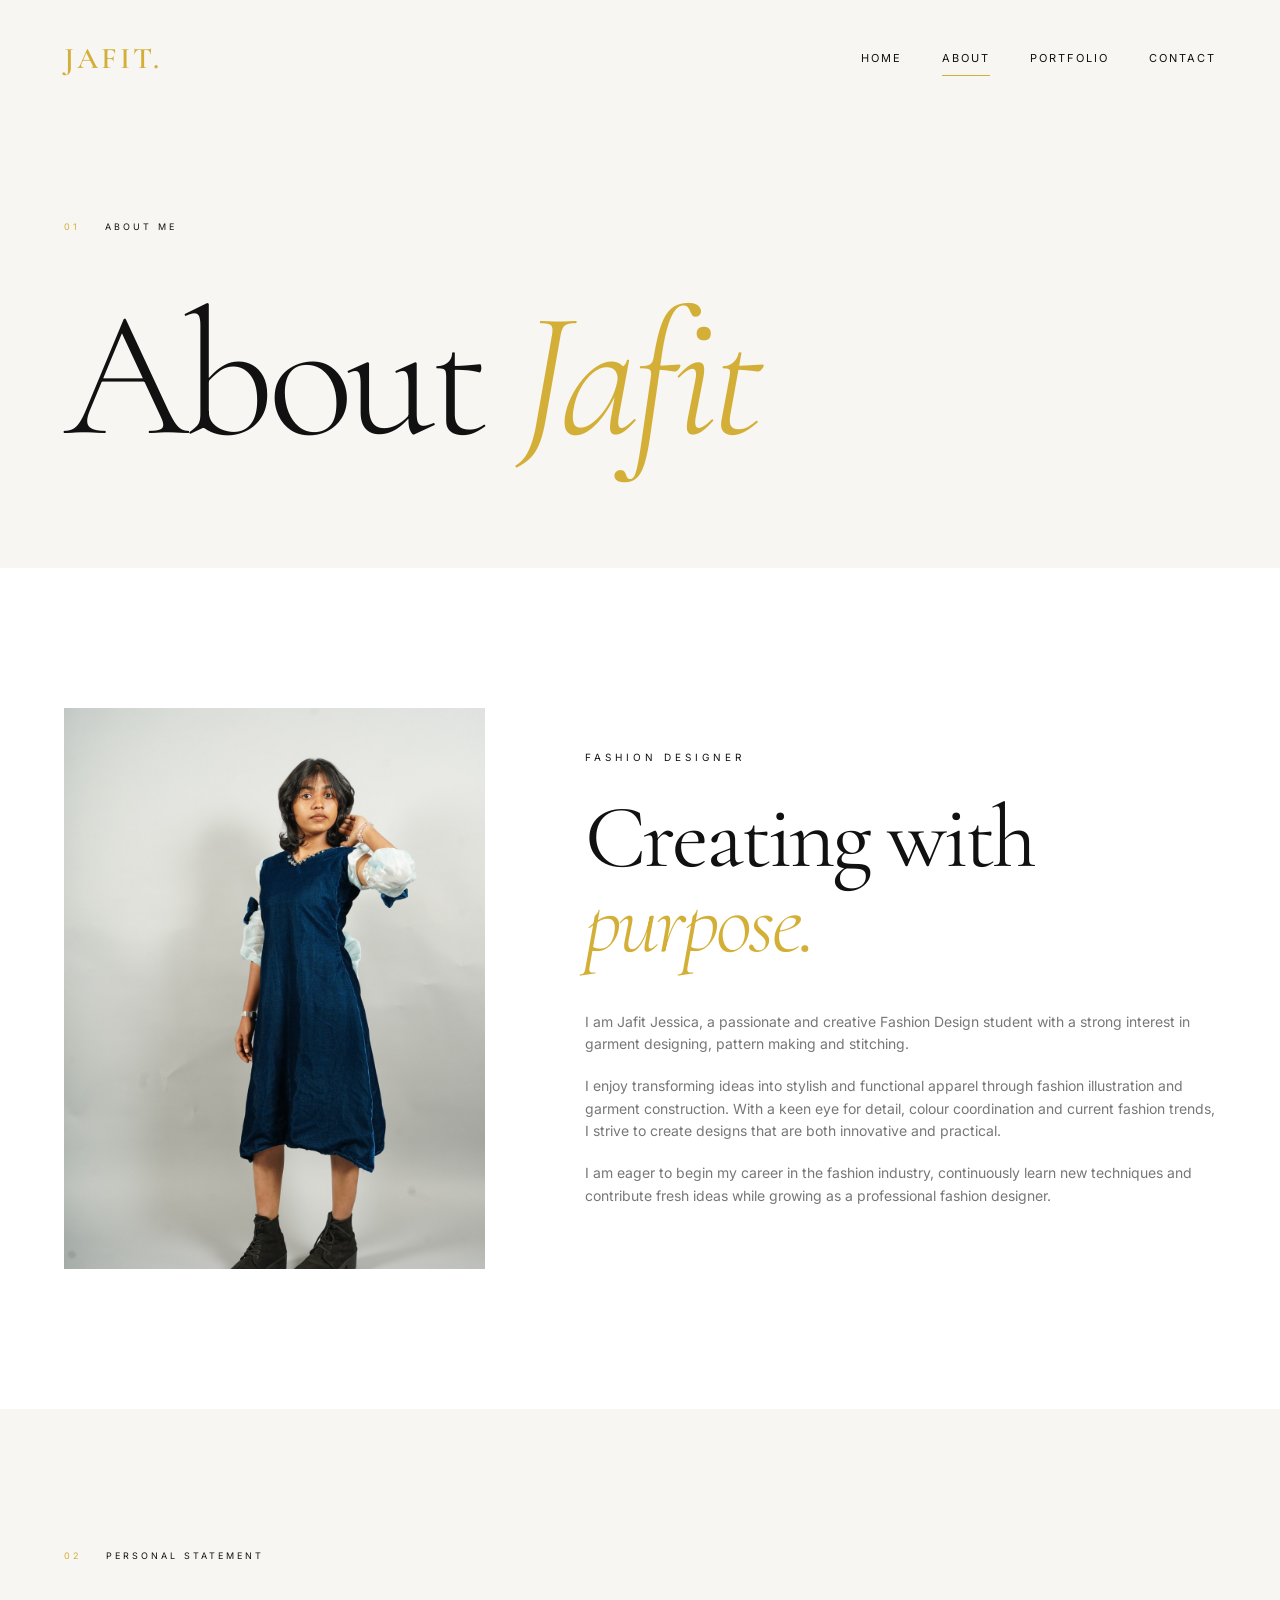
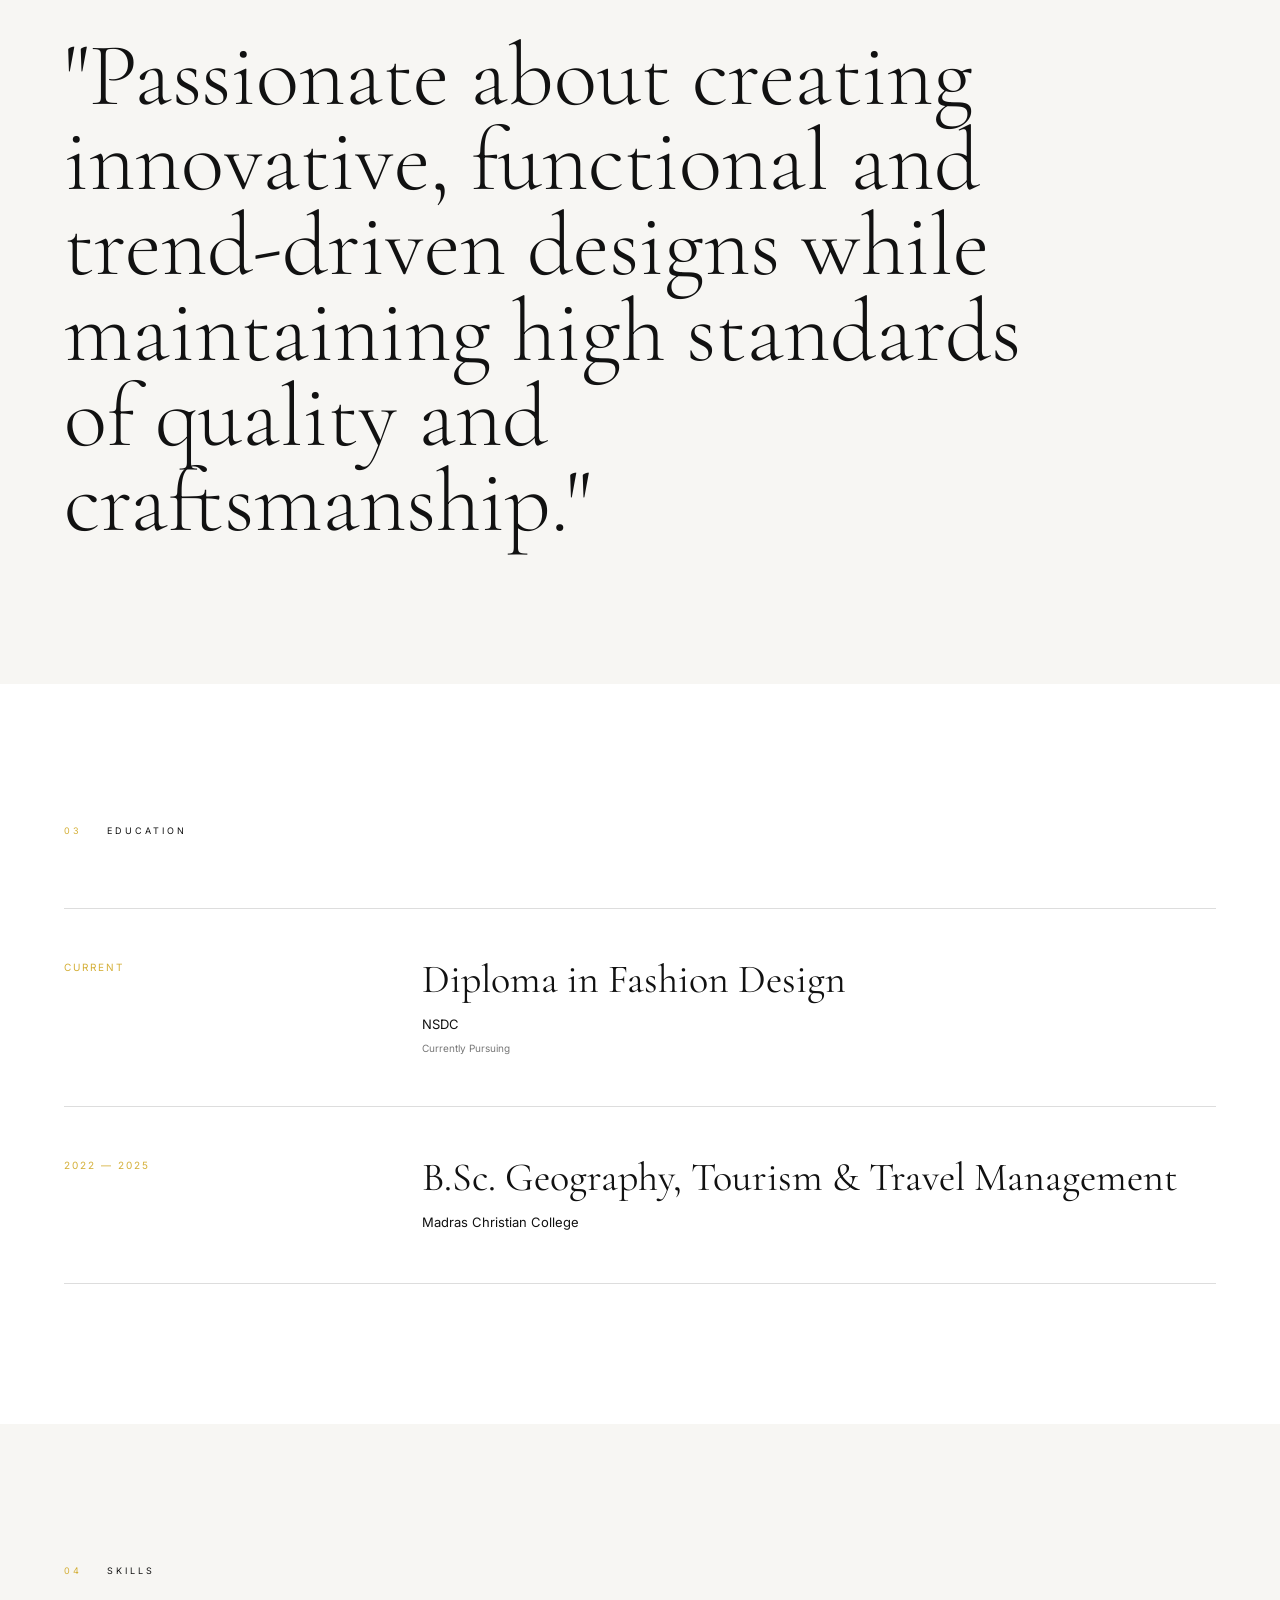
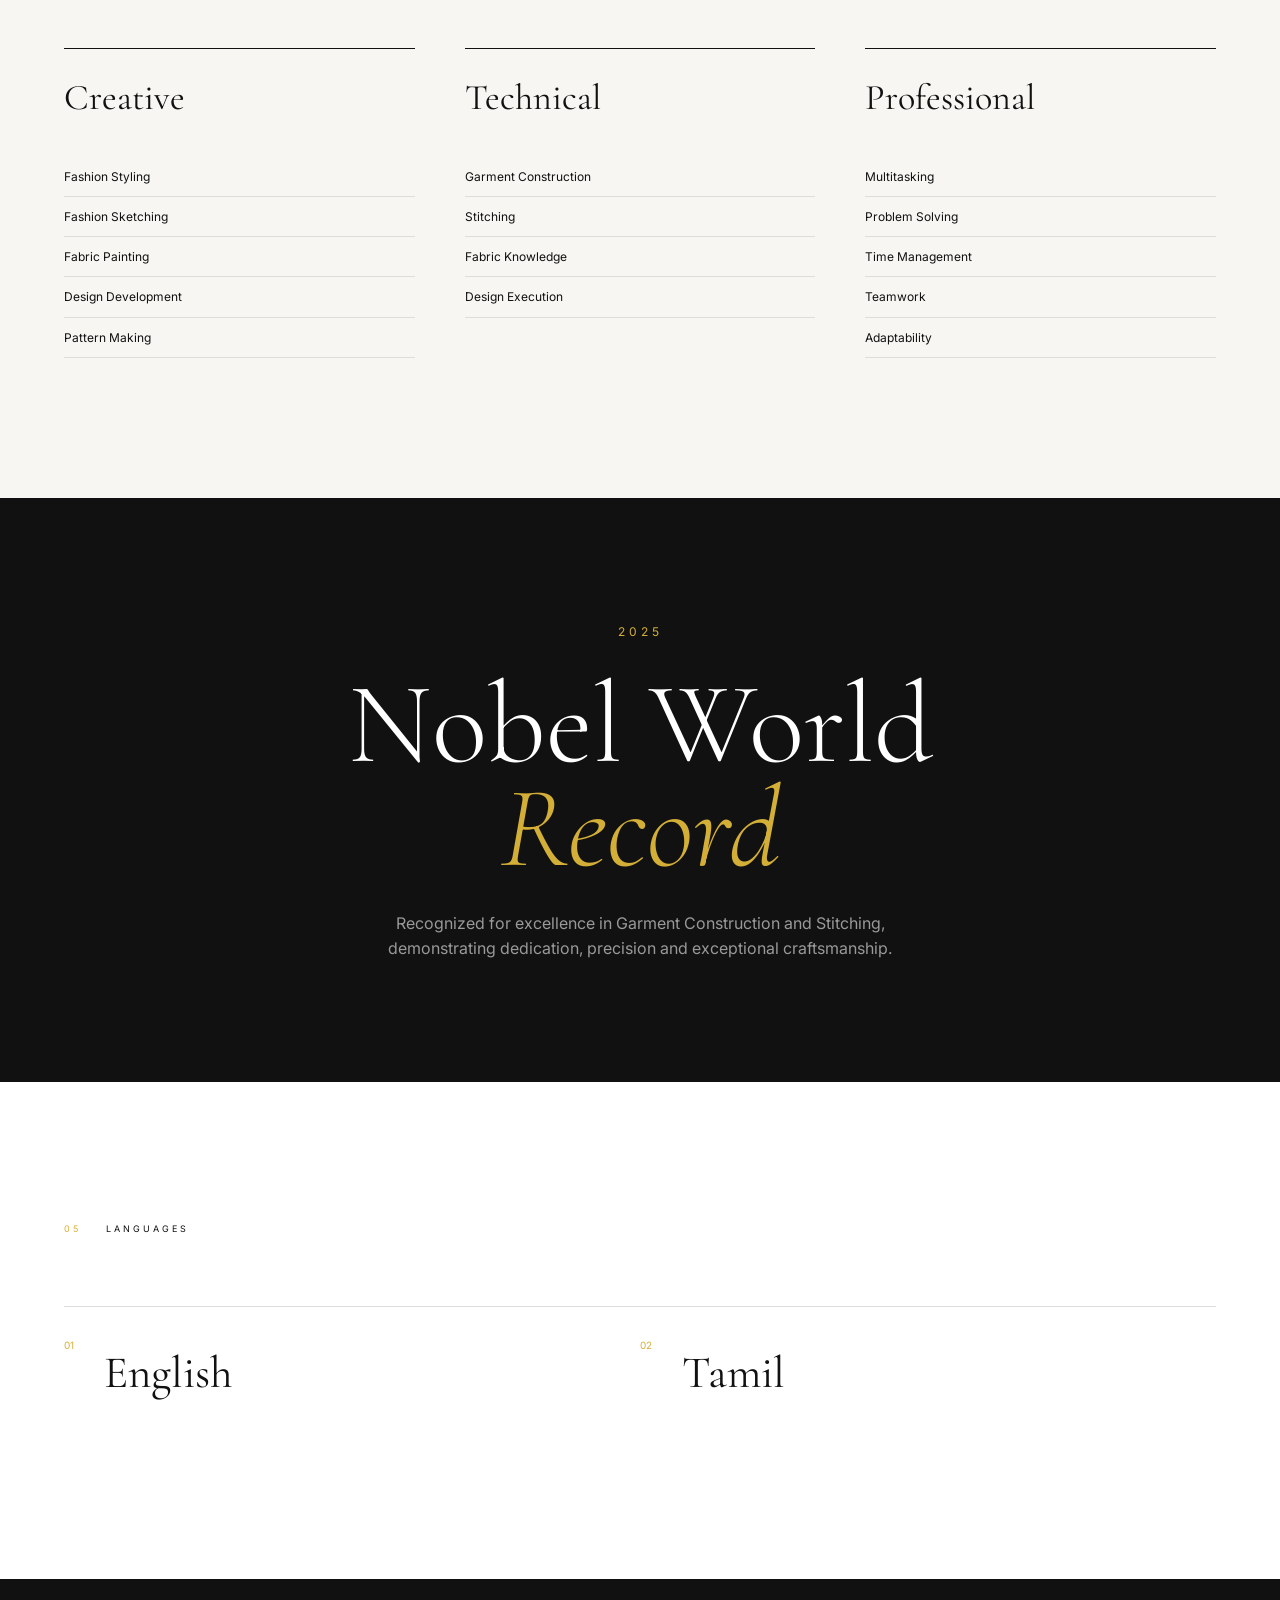
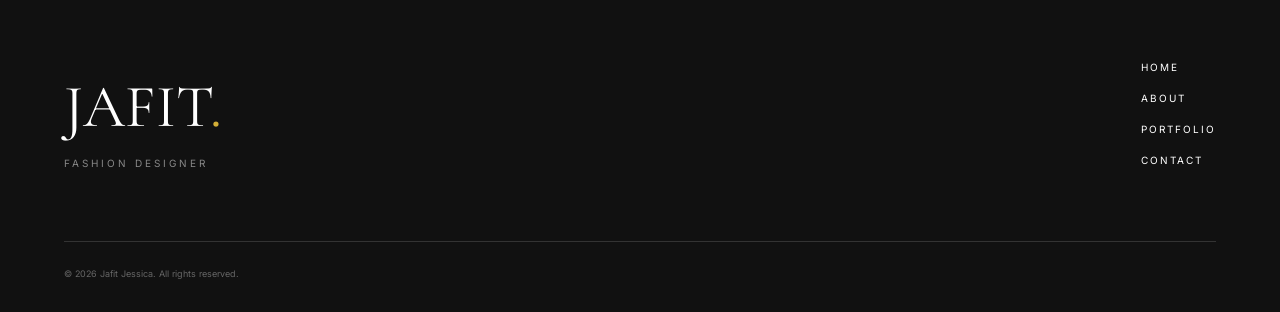
==== about.html @ 36adbdb8 "initail push" ====
<!DOCTYPE html>
<html lang="en">

<head>

    <meta charset="UTF-8">

    <meta name="viewport"
          content="width=device-width, initial-scale=1.0">

    <meta name="description"
          content="About Jafit Jessica — Fashion Designer">

    <title>About | Jafit Jessica</title>

    <link rel="preconnect"
          href="https://fonts.googleapis.com">

    <link rel="preconnect"
          href="https://fonts.gstatic.com"
          crossorigin>

    <link href="https://fonts.googleapis.com/css2?family=Cormorant+Garamond:wght@300;400;500;600;700&family=Inter:wght@300;400;500;600&display=swap"
          rel="stylesheet">

    <link rel="stylesheet"
          href="css/style.css">

</head>


<body>


<!-- HEADER -->

<header class="header">

    <a href="index.html" class="logo">
        JAFIT<span>.</span>
    </a>

    <nav class="desktop-nav">

        <a href="index.html">
            Home
        </a>

        <a href="about.html" class="active">
            About
        </a>

        <a href="portfolio.html">
            Portfolio
        </a>

        <a href="contact.html">
            Contact
        </a>

    </nav>

    <button class="menu-toggle">

        <span></span>
        <span></span>

    </button>

</header>


<!-- MOBILE MENU -->

<div class="mobile-menu">

    <div class="mobile-menu-inner">

        <a href="index.html">
            Home
        </a>

        <a href="about.html">
            About
        </a>

        <a href="portfolio.html">
            Portfolio
        </a>

        <a href="contact.html">
            Contact
        </a>

    </div>

</div>


<main>


<!-- PAGE HERO -->

<section class="page-hero">

    <div class="container">

        <p class="section-label reveal">

            <span>01</span>
            <span>ABOUT ME</span>

        </p>

        <h1 class="page-title reveal">

            About
            <i>Jafit</i>

        </h1>

    </div>

</section>


<!-- ABOUT -->

<section class="about-section section-padding">

    <div class="container">

        <div class="about-grid">

            <div class="about-image reveal">

                <img
                    src="images/profile.jpg"
                    alt="Jafit Jessica">

            </div>


            <div class="about-content">

                <p class="eyebrow reveal">
                    FASHION DESIGNER
                </p>

                <h2 class="display-title reveal">

                    Creating with
                    <i>purpose.</i>

                </h2>

                <div class="about-text reveal">

                    <p>
                        I am Jafit Jessica, a passionate and
                        creative Fashion Design student with
                        a strong interest in garment designing,
                        pattern making and stitching.
                    </p>

                    <p>
                        I enjoy transforming ideas into stylish
                        and functional apparel through fashion
                        illustration and garment construction.
                        With a keen eye for detail, colour
                        coordination and current fashion trends,
                        I strive to create designs that are both
                        innovative and practical.
                    </p>

                    <p>
                        I am eager to begin my career in the
                        fashion industry, continuously learn
                        new techniques and contribute fresh
                        ideas while growing as a professional
                        fashion designer.
                    </p>

                </div>

            </div>

        </div>

    </div>

</section>


<!-- PERSONAL STATEMENT -->

<section class="personal-statement section-padding">

    <div class="container">

        <div class="section-label reveal">

            <span>02</span>

            <span>PERSONAL STATEMENT</span>

        </div>

        <blockquote class="big-quote reveal">

            "Passionate about creating
            innovative, functional and
            trend-driven designs while
            maintaining high standards
            of quality and craftsmanship."

        </blockquote>

    </div>

</section>


<!-- EDUCATION -->

<section class="education section-padding">

    <div class="container">

        <div class="section-label reveal">

            <span>03</span>
            <span>EDUCATION</span>

        </div>

        <div class="timeline">

            <div class="timeline-item reveal">

                <div class="timeline-year">
                    CURRENT
                </div>

                <div class="timeline-content">

                    <h3>
                        Diploma in Fashion Design
                    </h3>

                    <p>
                        NSDC
                    </p>

                    <span>
                        Currently Pursuing
                    </span>

                </div>

            </div>


            <div class="timeline-item reveal">

                <div class="timeline-year">
                    2022 — 2025
                </div>

                <div class="timeline-content">

                    <h3>
                        B.Sc. Geography,
                        Tourism & Travel Management
                    </h3>

                    <p>
                        Madras Christian College
                    </p>

                </div>

            </div>

        </div>

    </div>

</section>


<!-- SKILLS -->

<section class="about-skills section-padding">

    <div class="container">

        <div class="section-label reveal">

            <span>04</span>
            <span>SKILLS</span>

        </div>

        <div class="about-skills-grid">

            <div class="skill-column reveal">

                <h3>
                    Creative
                </h3>

                <ul>

                    <li>Fashion Styling</li>

                    <li>Fashion Sketching</li>

                    <li>Fabric Painting</li>

                    <li>Design Development</li>

                    <li>Pattern Making</li>

                </ul>

            </div>


            <div class="skill-column reveal">

                <h3>
                    Technical
                </h3>

                <ul>

                    <li>Garment Construction</li>

                    <li>Stitching</li>

                    <li>Fabric Knowledge</li>

                    <li>Design Execution</li>

                </ul>

            </div>


            <div class="skill-column reveal">

                <h3>
                    Professional
                </h3>

                <ul>

                    <li>Multitasking</li>

                    <li>Problem Solving</li>

                    <li>Time Management</li>

                    <li>Teamwork</li>

                    <li>Adaptability</li>

                </ul>

            </div>

        </div>

    </div>

</section>


<!-- ACHIEVEMENT -->

<section class="about-achievement">

    <div class="container">

        <div class="achievement-card reveal">

            <span>
                2025
            </span>

            <h2>
                Nobel World
                <i>Record</i>
            </h2>

            <p>

                Recognized for excellence in Garment
                Construction and Stitching,
                demonstrating dedication, precision
                and exceptional craftsmanship.

            </p>

        </div>

    </div>

</section>


<!-- LANGUAGES -->

<section class="languages section-padding">

    <div class="container">

        <div class="section-label reveal">

            <span>05</span>
            <span>LANGUAGES</span>

        </div>

        <div class="language-grid">

            <div class="language reveal">
                <span>01</span>
                <h3>English</h3>
            </div>

            <div class="language reveal">
                <span>02</span>
                <h3>Tamil</h3>
            </div>

        </div>

    </div>

</section>


</main>


<!-- FOOTER -->

<footer class="footer">

    <div class="container">

        <div class="footer-top">

            <div class="footer-brand">

                <h2>
                    JAFIT<span>.</span>
                </h2>

                <p>
                    Fashion Designer
                </p>

            </div>

            <div class="footer-links">

                <a href="index.html">
                    Home
                </a>

                <a href="about.html">
                    About
                </a>

                <a href="portfolio.html">
                    Portfolio
                </a>

                <a href="contact.html">
                    Contact
                </a>

            </div>

        </div>

        <div class="footer-bottom">

            <p>
                © 2026 Jafit Jessica.
                All rights reserved.
            </p>

        </div>

    </div>

</footer>


<script src="js/script.js"></script>

</body>

</html>
---- css/style.css ----
/* =====================================================
   JAFIT JESSICA
   LUXURY FASHION PORTFOLIO
===================================================== */


/* ================= ROOT ================= */

:root {

    --black: #111111;
    --white: #ffffff;
    --gold: #d4af37;

    --light: #f7f6f3;
    --gray: #777777;
    --border: #dddddd;

    --serif:
        "Cormorant Garamond",
        Georgia,
        serif;

    --sans:
        "Inter",
        Arial,
        sans-serif;

    --transition:
        0.5s cubic-bezier(
            0.22,
            1,
            0.36,
            1
        );

}


/* ================= RESET ================= */

* {

    margin: 0;
    padding: 0;

    box-sizing: border-box;

}


html {

    scroll-behavior: smooth;

}


body {

    font-family: var(--sans);

    color: var(--black);

    background: var(--white);

    line-height: 1.6;

    overflow-x: hidden;

}


body.menu-open {

    overflow: hidden;

}


img {

    width: 100%;

    display: block;

}


a {

    color: inherit;

    text-decoration: none;

}


button,
input,
textarea {

    font-family: inherit;

}


button {

    cursor: pointer;

    border: none;

}


/* ================= PRELOADER ================= */

.preloader {

    position: fixed;

    inset: 0;

    background: var(--black);

    z-index: 9999;

    display: flex;

    align-items: center;

    justify-content: center;

    transition:
        opacity 0.8s ease,
        visibility 0.8s ease;

}


.preloader.hide {

    opacity: 0;

    visibility: hidden;

}


.preloader-inner {

    display: flex;

    gap: 8px;

    color: var(--white);

    font-family: var(--serif);

    font-size: 48px;

}


.preloader-inner span:last-child {

    color: var(--gold);

}


/* ================= HEADER ================= */

.header {

    position: absolute;

    top: 0;
    left: 0;

    width: 100%;

    z-index: 100;

    display: flex;

    align-items: center;

    justify-content: space-between;

    padding: 35px 5%;

    color: var(--white);

}


.logo {

    font-family: var(--serif);

    font-size: 30px;

    font-weight: 600;

    letter-spacing: 3px;

    color: var(--gold);

}


.logo span {

    color: var(--gold);

}


.desktop-nav {

    display: flex;

    gap: 40px;
    color: var(--black);

}


.desktop-nav a {

    position: relative;

    font-size: 11px;

    letter-spacing: 2px;

    text-transform: uppercase;

    transition: var(--transition);

}


.desktop-nav a::after {

    content: "";

    position: absolute;

    bottom: -8px;

    left: 0;

    width: 0;

    height: 1px;

    background: var(--gold);

    transition: var(--transition);

}


.desktop-nav a:hover::after,
.desktop-nav a.active::after {

    width: 100%;

}


/* ================= MENU BUTTON ================= */

.menu-toggle {

    display: none;

    width: 42px;

    height: 42px;

    background: transparent;

}


.menu-toggle span {

    display: block;

    width: 26px;

    height: 1px;

    background: currentColor;

    margin: 6px auto;

    transition: var(--transition);

}


/* ================= MOBILE MENU ================= */

.mobile-menu {

    position: fixed;

    inset: 0;

    z-index: 90;

    background: var(--black);

    color: var(--white);

    transform: translateY(-100%);

    transition: var(--transition);

}


.mobile-menu.active {

    transform: translateY(0);

}


.mobile-menu-inner {

    height: 100%;

    display: flex;

    flex-direction: column;

    justify-content: center;

    align-items: center;

    gap: 25px;

}


.mobile-menu a {

    font-family: var(--serif);

    font-size: 48px;

    font-weight: 400;

}


/* ================= CONTAINER ================= */

.container {

    width: min(1200px, 90%);

    margin: auto;

}


.section-padding {

    padding: 140px 0;

}


/* ================= HERO ================= */

.hero {

    min-height: 100vh;

    position: relative;

    display: flex;

    align-items: center;

    color: var(--white);

    overflow: hidden;

}


.hero-image {

    position: absolute;

    inset: 0;

}


.hero-image img {

    height: 100%;

    object-fit: cover;

    animation: heroZoom 12s ease-out forwards;

}


@keyframes heroZoom {

    from {
        transform: scale(1.08);
    }

    to {
        transform: scale(1);
    }

}


.hero-overlay {

    position: absolute;

    inset: 0;

    background:
        linear-gradient(
            90deg,
            rgba(0,0,0,.75),
            rgba(0,0,0,.25),
            rgba(0,0,0,.15)
        );

}


.hero-content {

    position: relative;

    z-index: 2;

    width: min(1200px, 90%);

    margin: auto;

    padding-top: 80px;

}


.hero-small {

    font-size: 11px;

    letter-spacing: 5px;

    margin-bottom: 25px;

}


.hero-title {

    font-family: var(--serif);

    font-size: clamp(
        90px,
        15vw,
        220px
    );

    font-weight: 300;

    line-height: .72;

    letter-spacing: -7px;

}


.hero-title .line {

    display: block;

}


.hero-title .line:nth-child(2) {

    margin-left: 12vw;

    color: var(--gold);

}


.hero-description {

    max-width: 400px;

    margin-top: 60px;

    font-size: 14px;

    line-height: 1.8;

    color: rgba(255,255,255,.8);

}


.hero-description em {

    color: var(--gold);

    font-family: var(--serif);

    font-size: 20px;

}


.hero-scroll {

    position: absolute;

    bottom: 40px;

    left: 5%;

    display: flex;

    align-items: center;

    gap: 20px;

    font-size: 9px;

    letter-spacing: 3px;

}


.scroll-line {

    width: 70px;

    height: 1px;

    background: var(--white);

}


/* ================= BUTTON ================= */

.luxury-button {

    display: inline-flex;

    align-items: center;

    gap: 30px;

    margin-top: 35px;

    padding: 17px 26px;

    border: 1px solid rgba(255,255,255,.5);

    color: var(--white);

    text-transform: uppercase;

    letter-spacing: 2px;

    font-size: 10px;

    transition: var(--transition);

}


.luxury-button span {

    font-size: 18px;

    color: var(--gold);

    transition: var(--transition);

}


.luxury-button:hover {

    background: var(--white);

    color: var(--black);

}


.luxury-button:hover span {

    transform: translate(5px,-5px);

}


.luxury-button.dark {

    background: var(--black);

    color: var(--white);

    border-color: var(--black);

}


.luxury-button.dark:hover {

    background: var(--gold);

    border-color: var(--gold);

    color: var(--black);

}


/* ================= TYPOGRAPHY ================= */

.display-title {

    font-family: var(--serif);

    font-weight: 400;

    font-size: clamp(
        50px,
        7vw,
        100px
    );

    line-height: .95;

    letter-spacing: -3px;

}


.display-title i {

    color: var(--gold);

    font-weight: 300;

}


.section-label {

    display: flex;

    gap: 25px;

    align-items: center;

    font-size: 9px;

    letter-spacing: 3px;

    margin-bottom: 70px;

}


.section-label span:first-child {

    color: var(--gold);

}


.section-heading {

    margin-bottom: 80px;

}


/* ================= INTRO ================= */

.intro {

    background: var(--white);

}


.intro-grid {

    display: grid;

    grid-template-columns:
        1.3fr
        .7fr;

    gap: 100px;

}


.intro-text {

    padding-top: 20px;

}


.intro-text p {

    color: var(--gray);

    font-size: 14px;

    margin-bottom: 25px;

}


.text-link {

    display: inline-flex;

    gap: 15px;

    padding-bottom: 8px;

    border-bottom: 1px solid var(--black);

    font-size: 11px;

    text-transform: uppercase;

    letter-spacing: 2px;

    margin-top: 15px;

}


/* ================= FEATURED ================= */

.featured {

    background: var(--light);

}


.featured-grid {

    display: grid;

    grid-template-columns:
        1.35fr
        .65fr;

    gap: 30px;

    align-items: start;

}


.fashion-card:nth-child(3) {

    grid-column: 2;

}


.fashion-card a {

    display: block;

}


.image-wrapper {

    position: relative;

    overflow: hidden;

}


.image-wrapper img {

    aspect-ratio: 4 / 5;

    object-fit: cover;

    transition:
        transform 1s
        cubic-bezier(.2,.8,.2,1);

}


.card-large .image-wrapper img {

    aspect-ratio: 4 / 5.5;

}


.fashion-card:hover img {

    transform: scale(1.05);

}


.image-number {

    position: absolute;

    top: 20px;

    left: 20px;

    color: var(--white);

    font-family: var(--serif);

    font-size: 20px;

}


.image-arrow {

    position: absolute;

    right: 20px;

    bottom: 20px;

    width: 45px;

    height: 45px;

    border-radius: 50%;

    background: var(--white);

    display: flex;

    align-items: center;

    justify-content: center;

    transition: var(--transition);

}


.fashion-card:hover .image-arrow {

    background: var(--gold);

    transform: rotate(45deg);

}


.card-info {

    padding: 20px 0 40px;

}


.card-info h3 {

    font-family: var(--serif);

    font-size: 28px;

    font-weight: 500;

}


.card-info p {

    color: var(--gray);

    font-size: 10px;

    text-transform: uppercase;

    letter-spacing: 2px;

}


/* ================= CENTER BUTTON ================= */

.center-button {

    text-align: center;

    margin-top: 60px;

}


.outline-button {

    display: inline-block;

    border: 1px solid var(--black);

    padding: 16px 30px;

    font-size: 10px;

    letter-spacing: 2px;

    text-transform: uppercase;

    transition: var(--transition);

}


.outline-button:hover {

    background: var(--black);

    color: var(--white);

}


/* ================= STATEMENT ================= */

.statement {

    min-height: 75vh;

    position: relative;

    display: flex;

    align-items: center;

    justify-content: center;

    text-align: center;

    background:
        url("../images/work-04.jpg")
        center/cover no-repeat;

    color: var(--white);

}


.statement-overlay {

    position: absolute;

    inset: 0;

    background: rgba(0,0,0,.65);

}


.statement-content {

    position: relative;

    z-index: 2;

    width: min(900px,90%);

}


.statement-content p {

    font-size: 10px;

    letter-spacing: 4px;

    margin-bottom: 40px;

}


.statement-content h2 {

    font-family: var(--serif);

    font-weight: 300;

    font-size: clamp(
        50px,
        7vw,
        100px
    );

    line-height: .95;

}


.statement-content i {

    color: var(--gold);

}


/* ================= SKILLS ================= */

.skills {

    background: var(--white);

}


.skills-grid {

    display: grid;

    grid-template-columns:
        .8fr
        1.2fr;

    gap: 100px;

}


.skills-list {

    border-top: 1px solid var(--border);

}


.skill-item {

    display: grid;

    grid-template-columns:
        50px 1fr;

    align-items: center;

    padding: 22px 0;

    border-bottom: 1px solid var(--border);

    transition: var(--transition);

}


.skill-item span {

    color: var(--gold);

    font-size: 10px;

}


.skill-item h3 {

    font-family: var(--serif);

    font-size: 30px;

    font-weight: 400;

}


.skill-item:hover {

    padding-left: 15px;

}


/* ================= ACHIEVEMENT ================= */

.achievement {

    background: var(--black);

    color: var(--white);

    padding: 120px 5%;

}


.achievement-inner {

    max-width: 1200px;

    margin: auto;

    display: grid;

    grid-template-columns: .4fr 1fr;

    gap: 80px;

    align-items: center;

}


.achievement-number {

    font-family: var(--serif);

    font-size: clamp(
        100px,
        15vw,
        220px
    );

    color: var(--gold);

    line-height: .8;

}


.achievement-content > span {

    font-size: 10px;

    letter-spacing: 4px;

}


.achievement-content h2 {

    font-family: var(--serif);

    font-size: clamp(
        60px,
        8vw,
        110px
    );

    font-weight: 300;

    line-height: .9;

    margin: 25px 0;

}


.achievement-content h2 i {

    color: var(--gold);

}


.achievement-content p {

    max-width: 600px;

    color: #aaa;

    font-size: 14px;

}


/* ================= CTA ================= */

.cta {

    text-align: center;

}


.cta-inner {

    display: flex;

    flex-direction: column;

    align-items: center;

}


.cta-inner > p {

    font-size: 10px;

    letter-spacing: 4px;

    margin-bottom: 30px;

}


/* ================= FOOTER ================= */

.footer {

    background: var(--black);

    color: var(--white);

    padding: 80px 0 30px;

}


.footer-top {

    display: flex;

    justify-content: space-between;

    gap: 50px;

    padding-bottom: 70px;

}


.footer-brand h2 {

    font-family: var(--serif);

    font-size: 60px;

    font-weight: 400;

}


.footer-brand h2 span {

    color: var(--gold);

}


.footer-brand p {

    color: #888;

    font-size: 10px;

    text-transform: uppercase;

    letter-spacing: 3px;

}


.footer-links {

    display: flex;

    flex-direction: column;

    gap: 15px;

    font-size: 10px;

    text-transform: uppercase;

    letter-spacing: 2px;

}


.footer-links a {

    transition: var(--transition);

}


.footer-links a:hover {

    color: var(--gold);

}


.footer-bottom {

    border-top: 1px solid #333;

    padding-top: 25px;

    display: flex;

    justify-content: space-between;

    color: #666;

    font-size: 9px;

}


/* ================= PAGE HERO ================= */

.page-hero {

    padding: 220px 0 120px;

    background: var(--light);

}


.page-title {

    font-family: var(--serif);

    font-size: clamp(
        90px,
        14vw,
        190px
    );

    font-weight: 300;

    line-height: .8;

    letter-spacing: -6px;

}


.page-title i {

    color: var(--gold);

}


.page-intro {

    max-width: 550px;

    color: var(--gray);

    font-size: 14px;

    margin-top: 60px;

}


/* ================= ABOUT ================= */

.about-grid {

    display: grid;

    grid-template-columns:
        .8fr
        1.2fr;

    gap: 100px;

    align-items: center;

}


.about-image {

    overflow: hidden;

}


.about-image img {

    aspect-ratio: 3 / 4;

    object-fit: cover;

}


.eyebrow {

    font-size: 10px;

    letter-spacing: 4px;

    margin-bottom: 30px;

}


.about-text {

    margin-top: 45px;

}


.about-text p {

    color: var(--gray);

    font-size: 14px;

    margin-bottom: 20px;

}


/* ================= BIG QUOTE ================= */

.personal-statement {

    background: var(--light);

}


.big-quote {

    max-width: 1000px;

    font-family: var(--serif);

    font-size: clamp(
        50px,
        7vw,
        100px
    );

    line-height: .95;

    font-weight: 300;

}


/* ================= TIMELINE ================= */

.timeline {

    border-top: 1px solid var(--border);

}


.timeline-item {

    display: grid;

    grid-template-columns:
        .35fr
        1fr;

    gap: 80px;

    padding: 50px 0;

    border-bottom: 1px solid var(--border);

}


.timeline-year {

    font-size: 10px;

    letter-spacing: 2px;

    color: var(--gold);

}


.timeline-content h3 {

    font-family: var(--serif);

    font-size: 40px;

    font-weight: 400;

    line-height: 1;

}


.timeline-content p {

    margin-top: 15px;

    font-size: 13px;

}


.timeline-content span {

    display: block;

    color: var(--gray);

    font-size: 10px;

    margin-top: 5px;

}


/* ================= ABOUT SKILLS ================= */

.about-skills {

    background: var(--light);

}


.about-skills-grid {

    display: grid;

    grid-template-columns:
        repeat(3,1fr);

    gap: 50px;

}


.skill-column {

    border-top: 1px solid var(--black);

    padding-top: 20px;

}


.skill-column h3 {

    font-family: var(--serif);

    font-size: 36px;

    font-weight: 400;

    margin-bottom: 30px;

}


.skill-column ul {

    list-style: none;

}


.skill-column li {

    font-size: 12px;

    padding: 10px 0;

    border-bottom: 1px solid var(--border);

}


/* ================= ABOUT ACHIEVEMENT ================= */

.about-achievement {

    padding: 120px 0;

    background: var(--black);

    color: var(--white);

}


.achievement-card {

    max-width: 850px;

    margin: auto;

    text-align: center;

}


.achievement-card > span {

    color: var(--gold);

    font-size: 12px;

    letter-spacing: 4px;

}


.achievement-card h2 {

    font-family: var(--serif);

    font-size: clamp(
        60px,
        9vw,
        120px
    );

    font-weight: 300;

    line-height: .9;

    margin: 30px 0;

}


.achievement-card h2 i {

    color: var(--gold);

}


.achievement-card p {

    color: #999;

    max-width: 600px;

    margin: auto;

}


/* ================= LANGUAGES ================= */

.language-grid {

    display: grid;

    grid-template-columns:
        repeat(2,1fr);

}


.language {

    border-top: 1px solid var(--border);

    padding: 30px 0;

    display: flex;

    gap: 30px;

}


.language span {

    color: var(--gold);

    font-size: 10px;

}


.language h3 {

    font-family: var(--serif);

    font-size: 45px;

    font-weight: 400;

}


/* ================= PORTFOLIO ================= */

.portfolio-filter {

    display: flex;

    gap: 30px;

    border-bottom: 1px solid var(--border);

    padding-bottom: 20px;

    margin-bottom: 70px;

}


.filter-btn {

    background: transparent;

    font-size: 10px;

    text-transform: uppercase;

    letter-spacing: 2px;

    color: var(--gray);

    position: relative;

}


.filter-btn.active {

    color: var(--black);

}


.filter-btn.active::after {

    content: "";

    position: absolute;

    height: 1px;

    width: 100%;

    background: var(--gold);

    bottom: -21px;

    left: 0;

}


.portfolio-grid {

    display: grid;

    grid-template-columns:
        repeat(2,1fr);

    gap: 30px;

}


.portfolio-item {

    transition:
        opacity .4s ease,
        transform .4s ease;

}


.portfolio-item.hidden {

    display: none;

}


.portfolio-item.large {

    grid-row: span 2;

}


.portfolio-image {

    position: relative;

    overflow: hidden;

    cursor: pointer;

}


.portfolio-image img {

    aspect-ratio: 4 / 5;

    object-fit: cover;

    transition:
        transform 1s
        cubic-bezier(.2,.8,.2,1);

}


.portfolio-item.large img {

    aspect-ratio: 4 / 6;

}


.portfolio-item:hover img {

    transform: scale(1.05);

}


.portfolio-overlay {

    position: absolute;

    inset: 0;

    padding: 25px;

    display: flex;

    flex-direction: column;

    justify-content: flex-end;

    color: var(--white);

    background:
        linear-gradient(
            transparent,
            rgba(0,0,0,.75)
        );

    opacity: 0;

    transition: var(--transition);

}


.portfolio-item:hover .portfolio-overlay {

    opacity: 1;

}


.portfolio-overlay span {

    color: var(--gold);

    font-size: 11px;

}


.portfolio-overlay h3 {

    font-family: var(--serif);

    font-size: 35px;

    font-weight: 400;

}


.portfolio-overlay p {

    font-size: 9px;

    text-transform: uppercase;

    letter-spacing: 2px;

}


/* ================= LIGHTBOX ================= */

.lightbox {

    position: fixed;

    inset: 0;

    z-index: 1000;

    background: rgba(0,0,0,.95);

    display: flex;

    align-items: center;

    justify-content: center;

    padding: 40px;

    opacity: 0;

    visibility: hidden;

    transition: var(--transition);

}


.lightbox.active {

    opacity: 1;

    visibility: visible;

}


.lightbox img {

    width: auto;

    max-width: 90%;

    max-height: 90vh;

    object-fit: contain;

}


.lightbox-close {

    position: absolute;

    top: 30px;

    right: 40px;

    color: var(--white);

    background: transparent;

    font-size: 40px;

}


/* ================= CONTACT ================= */

.contact-grid {

    display: grid;

    grid-template-columns:
        1fr 1fr;

    gap: 120px;

}


.contact-intro > p:not(.eyebrow) {

    color: var(--gray);

    max-width: 500px;

    margin-bottom: 20px;

    font-size: 14px;

}


.contact-details {

    margin-top: 60px;

    display: grid;

    gap: 25px;

}


.contact-details span {

    display: block;

    font-size: 9px;

    letter-spacing: 3px;

    color: var(--gold);

    margin-bottom: 5px;

}


.contact-details a,
.contact-details p {

    font-size: 13px;

}


/* ================= FORM ================= */

.contact-form {

    border-top: 1px solid var(--black);

}


.form-group {

    padding: 25px 0;

    border-bottom: 1px solid var(--border);

}


.form-group label {

    display: block;

    font-size: 9px;

    text-transform: uppercase;

    letter-spacing: 2px;

    margin-bottom: 10px;

}


.form-group input,
.form-group textarea {

    width: 100%;

    border: none;

    outline: none;

    background: transparent;

    font-size: 14px;

    resize: vertical;

}


.form-group input::placeholder,
.form-group textarea::placeholder {

    color: #aaa;

}


.form-status {

    margin-top: 20px;

    font-size: 12px;

    color: var(--gold);

}


/* ================= CONTACT QUOTE ================= */

.contact-quote {

    padding: 140px 0;

    text-align: center;

    background: var(--light);

}


.contact-quote p {

    font-size: 10px;

    letter-spacing: 4px;

    margin-bottom: 30px;

}


.contact-quote h2 {

    font-family: var(--serif);

    font-size: clamp(
        60px,
        8vw,
        110px
    );

    font-weight: 300;

    line-height: .9;

}


.contact-quote i {

    color: var(--gold);

}


/* ================= ANIMATIONS ================= */

.reveal {

    opacity: 0;

    transform: translateY(30px);

    transition:
        opacity .9s ease,
        transform .9s
        cubic-bezier(.22,1,.36,1);

}


.reveal.visible {

    opacity: 1;

    transform: translateY(0);

}


.delay {

    transition-delay: .2s;

}


/* ================= RESPONSIVE ================= */

@media (max-width: 900px) {

    .desktop-nav {

        display: none;

    }


    .menu-toggle {

        display: block;

    }


    .header {

        padding: 25px 5%;

    }


    .section-padding {

        padding: 90px 0;

    }


    .hero-title {

        font-size: clamp(
            75px,
            18vw,
            150px
        );

    }


    .intro-grid,
    .skills-grid,
    .about-grid,
    .contact-grid {

        grid-template-columns: 1fr;

        gap: 50px;

    }


    .featured-grid {

        grid-template-columns: 1fr;

    }


    .fashion-card:nth-child(3) {

        grid-column: auto;

    }


    .achievement-inner {

        grid-template-columns: 1fr;

        gap: 40px;

    }


    .achievement-number {

        font-size: 100px;

    }


    .about-skills-grid {

        grid-template-columns: 1fr;

        gap: 50px;

    }


    .portfolio-grid {

        grid-template-columns: 1fr;

    }


    .portfolio-item.large {

        grid-row: auto;

    }


    .portfolio-item.large img {

        aspect-ratio: 4 / 5;

    }


    .timeline-item {

        grid-template-columns: 1fr;

        gap: 15px;

    }


    .footer-top {

        flex-direction: column;

    }

}


@media (max-width: 600px) {

    .container {

        width: 88%;

    }


    .section-padding {

        padding: 75px 0;

    }


    .section-label {

        margin-bottom: 45px;

    }


    .display-title {

        font-size: 55px;

    }


    .hero-content {

        padding-top: 40px;

    }


    .hero-title {

        font-size: 85px;

        letter-spacing: -4px;

    }


    .hero-title .line:nth-child(2) {

        margin-left: 10vw;

    }


    .hero-scroll {

        display: none;

    }


    .page-hero {

        padding: 170px 0 90px;

    }


    .page-title {

        font-size: 90px;

    }


    .portfolio-filter {

        overflow-x: auto;

        gap: 25px;

    }


    .portfolio-filter::-webkit-scrollbar {

        display: none;

    }


    .footer-bottom {

        flex-direction: column;

        gap: 10px;

    }


    .language-grid {

        grid-template-columns: 1fr;

    }


    .lightbox {

        padding: 20px;

    }


    .lightbox img {

        max-width: 95%;

    }

}
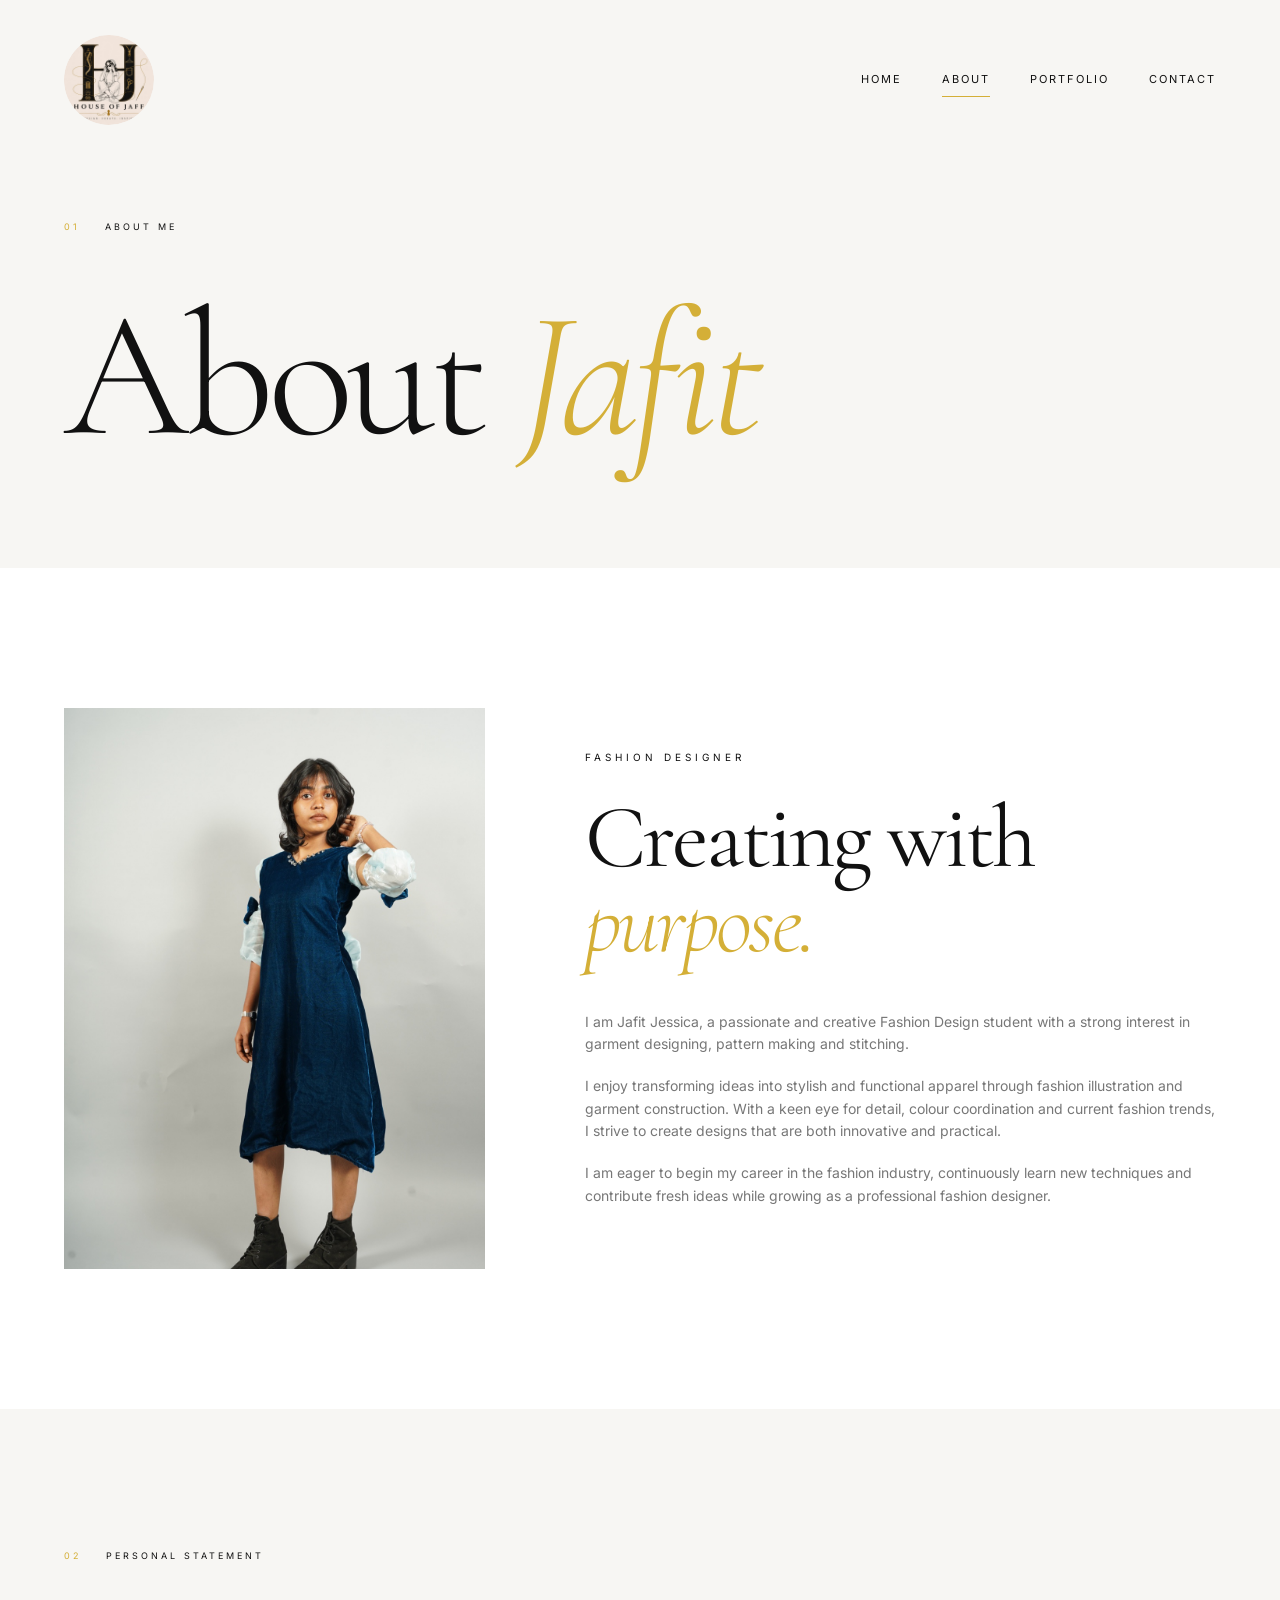
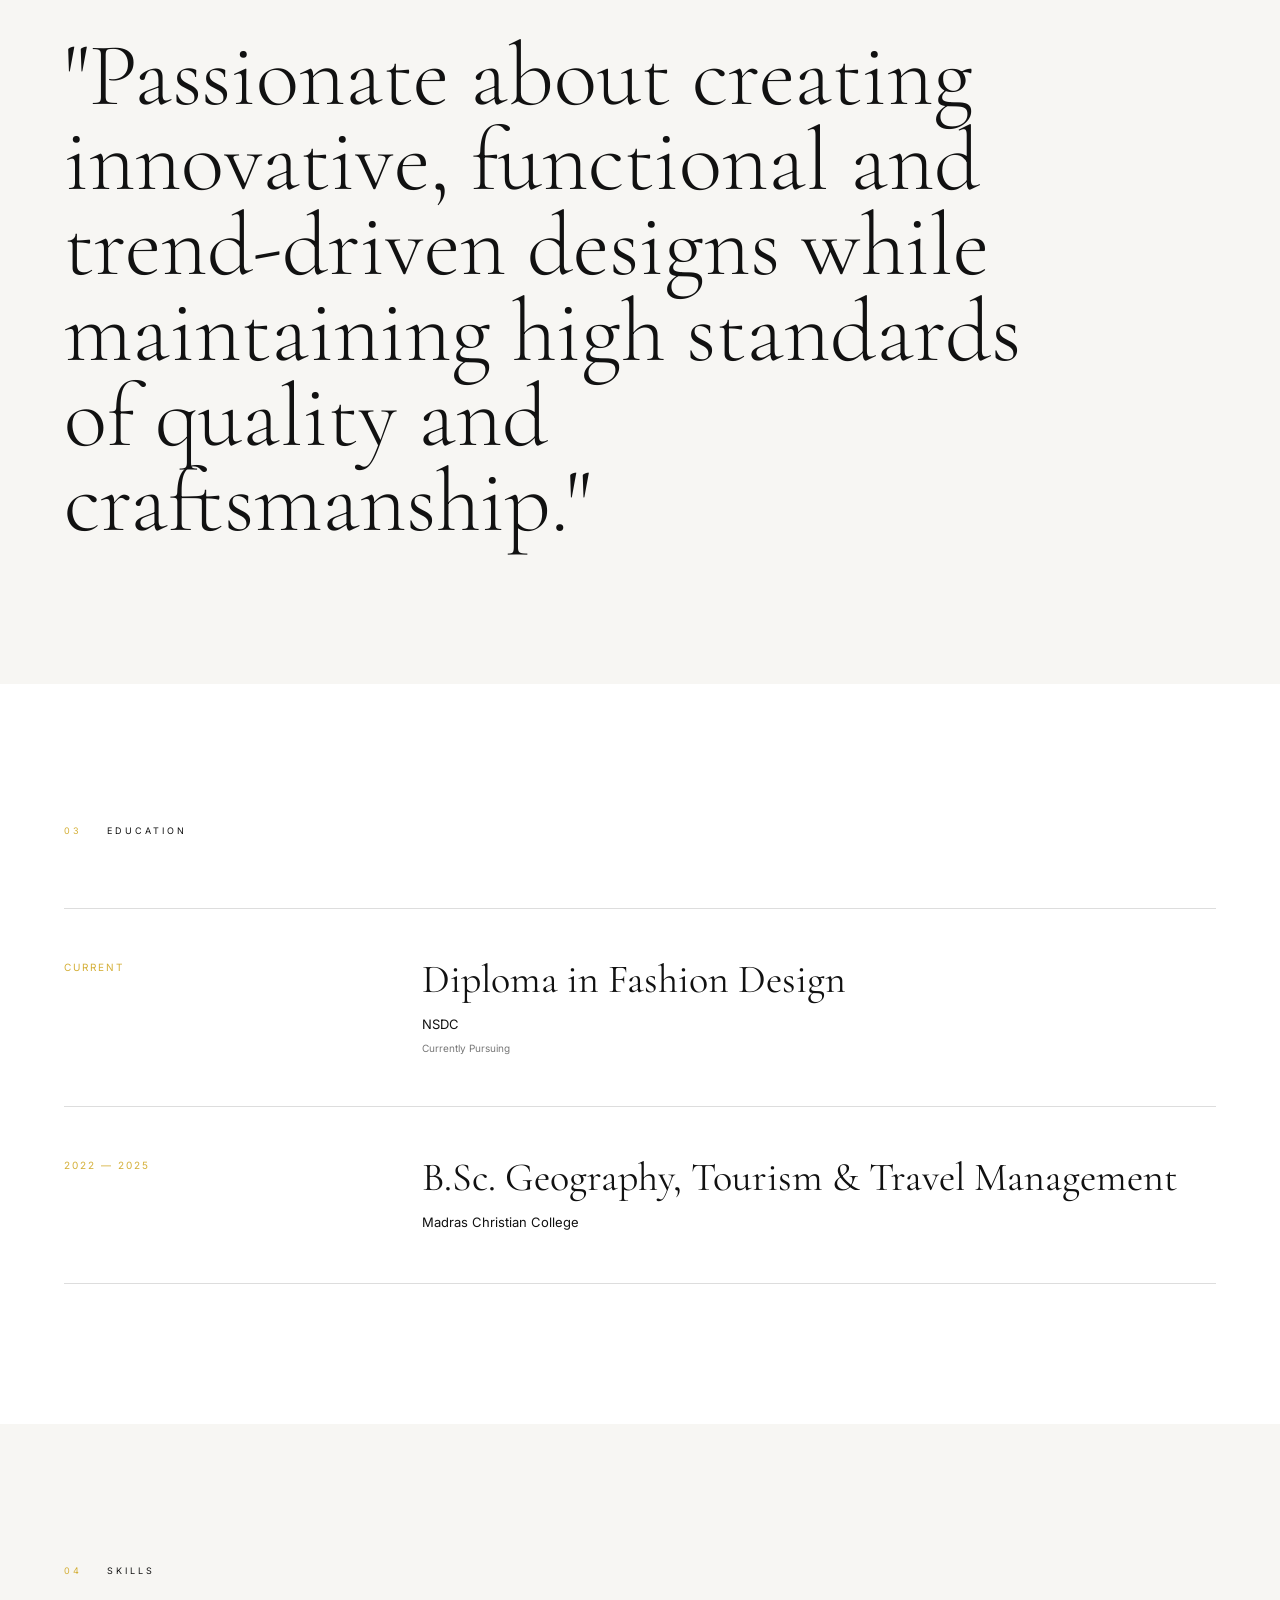
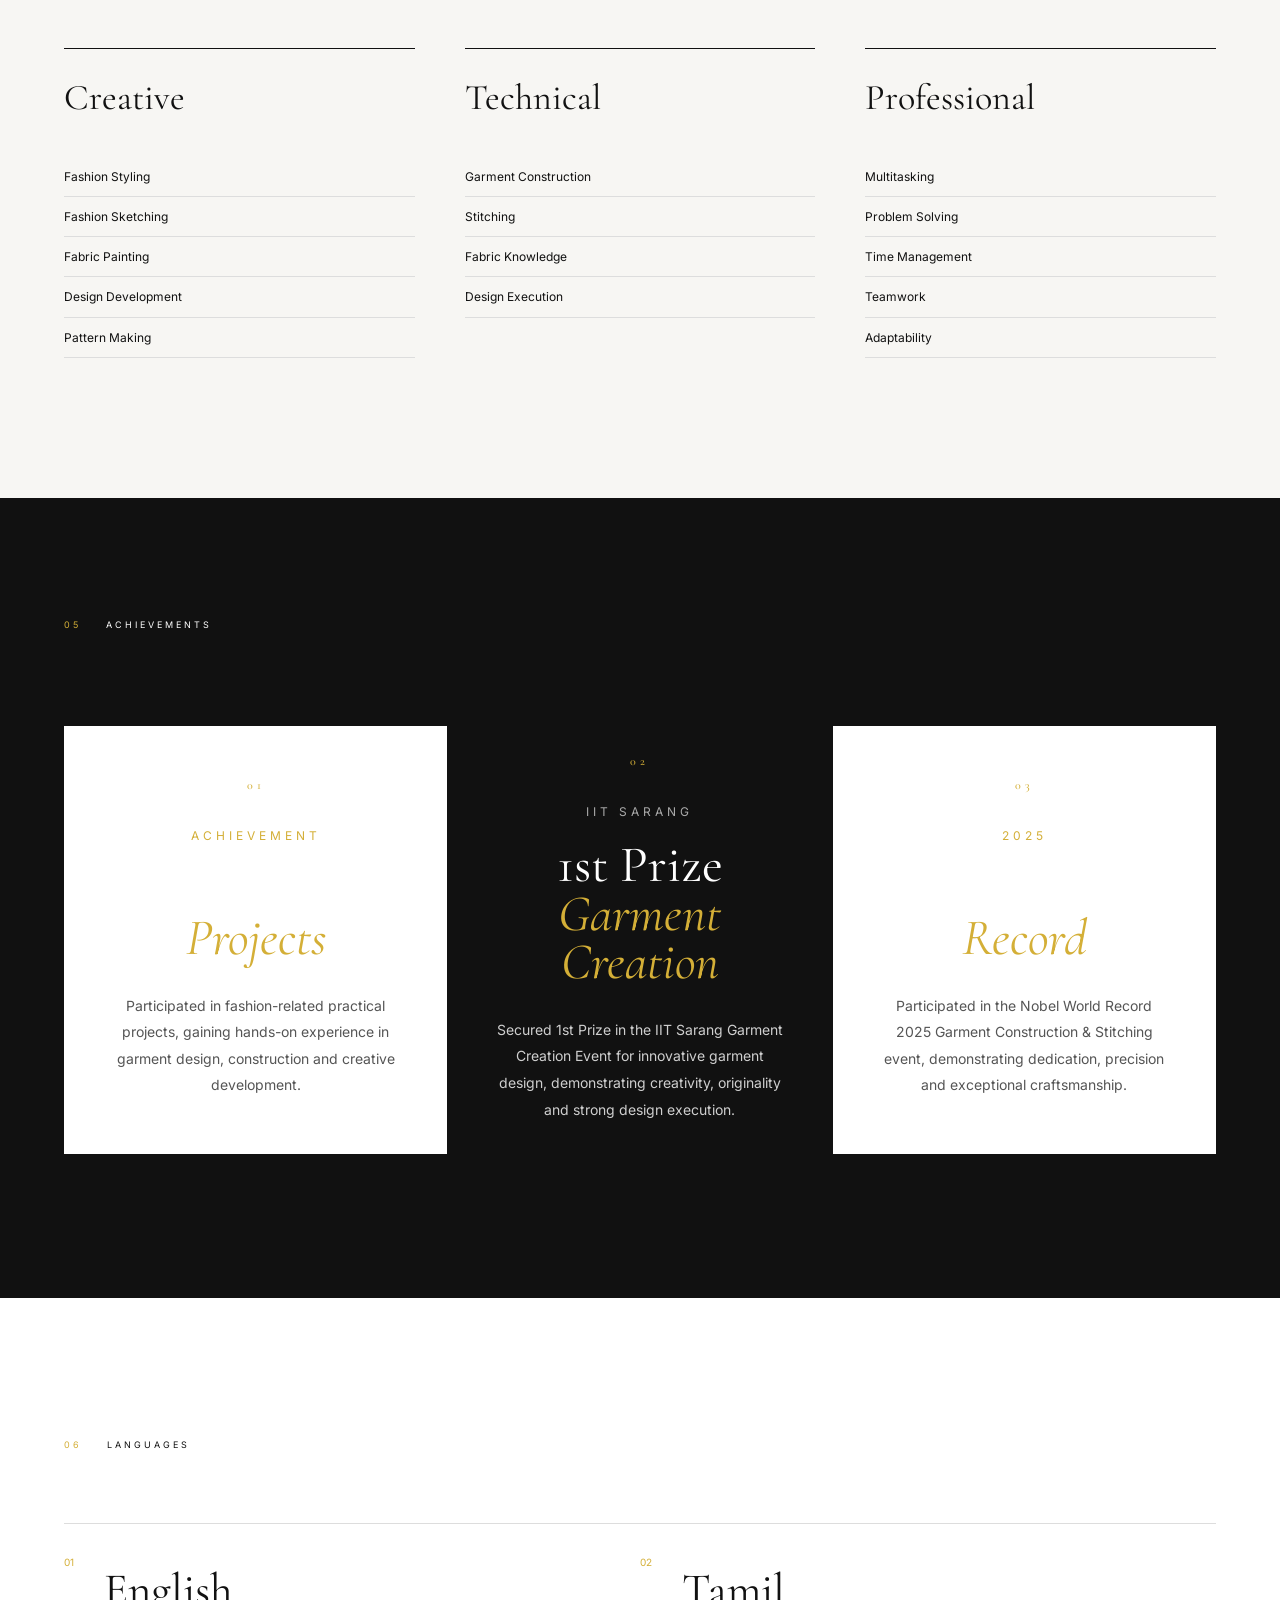
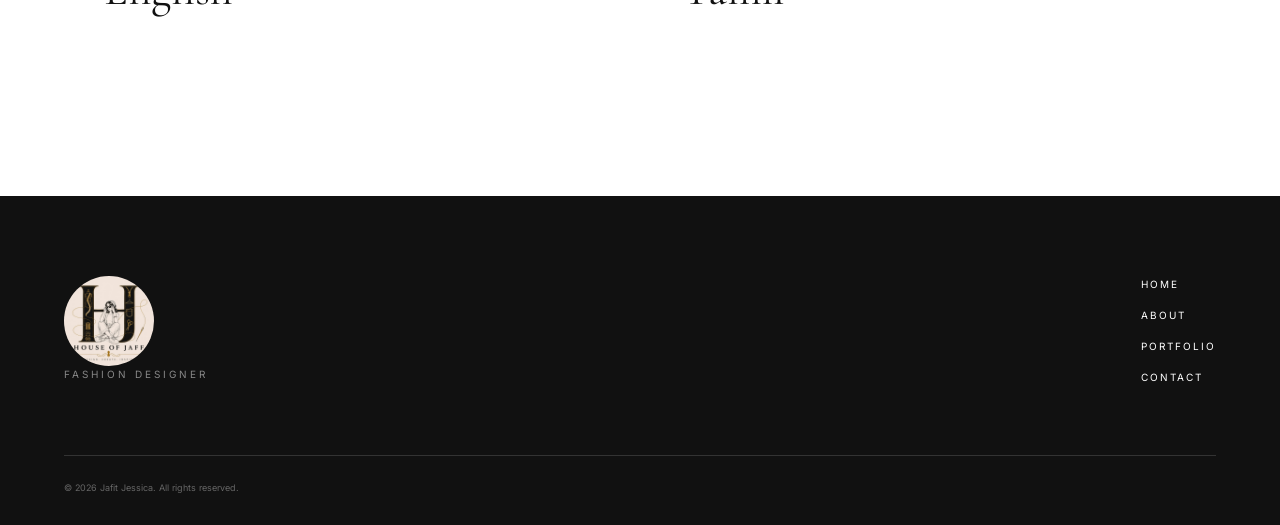
==== commit 0902b20c: "updated the requirement" ====
--- a/about.html
+++ b/about.html
@@ -37,7 +37,7 @@
 <header class="header">
 
     <a href="index.html" class="logo">
-        JAFIT<span>.</span>
+       <img src="images/logo.jpeg" alt="House of Jaff">
     </a>
 
     <nav class="desktop-nav">
@@ -382,11 +382,79 @@
 
 <section class="about-achievement">
 
-    <div class="container">
-
+<div class="container">
+
+    <div class="section-label reveal">
+
+        <span>05</span>
+        <span>ACHIEVEMENTS</span>
+
+    </div>
+
+
+    <div class="achievements-grid">
+
+
+        <!-- Achievement 01 -->
         <div class="achievement-card reveal">
 
-            <span>
+            <span class="achievement-number">
+                01
+            </span>
+
+            <span class="achievement-year">
+                ACHIEVEMENT
+            </span>
+
+            <h2>
+                Fashion
+                <i>Projects</i>
+            </h2>
+
+            <p>
+                Participated in fashion-related practical
+                projects, gaining hands-on experience in
+                garment design, construction and creative
+                development.
+            </p>
+
+        </div>
+
+
+        <!-- Achievement 02 -->
+        <div class="achievement-card achievement-featured reveal">
+
+            <span class="achievement-number">
+                02
+            </span>
+
+            <span class="achievement-year">
+                IIT SARANG
+            </span>
+
+            <h2>
+                1st Prize
+                <i>Garment Creation</i>
+            </h2>
+
+            <p>
+                Secured 1st Prize in the IIT Sarang Garment
+                Creation Event for innovative garment design,
+                demonstrating creativity, originality and
+                strong design execution.
+            </p>
+
+        </div>
+
+
+        <!-- Achievement 03 -->
+        <div class="achievement-card reveal">
+
+            <span class="achievement-number">
+                03
+            </span>
+
+            <span class="achievement-year">
                 2025
             </span>
 
@@ -396,17 +464,18 @@
             </h2>
 
             <p>
-
-                Recognized for excellence in Garment
-                Construction and Stitching,
-                demonstrating dedication, precision
-                and exceptional craftsmanship.
-
+                Participated in the Nobel World Record 2025
+                Garment Construction & Stitching event,
+                demonstrating dedication, precision and
+                exceptional craftsmanship.
             </p>
 
         </div>
 
-    </div>
+
+    </div>
+
+</div>
 
 </section>
 
@@ -419,7 +488,7 @@
 
         <div class="section-label reveal">
 
-            <span>05</span>
+            <span>06</span>
             <span>LANGUAGES</span>
 
         </div>
@@ -457,7 +526,7 @@
             <div class="footer-brand">
 
                 <h2>
-                    JAFIT<span>.</span>
+                   <img src="images/logo.jpeg" alt="House of Jaff">
                 </h2>
 
                 <p>
--- a/css/style.css
+++ b/css/style.css
@@ -27,12 +27,10 @@
         sans-serif;
 
     --transition:
-        0.5s cubic-bezier(
-            0.22,
+        0.5s cubic-bezier(0.22,
             1,
             0.36,
-            1
-        );
+            1);
 
 }
 
@@ -197,19 +195,24 @@
 
 
 .logo {
-
-    font-family: var(--serif);
-
-    font-size: 30px;
-
-    font-weight: 600;
-
-    letter-spacing: 3px;
-
-    color: var(--gold);
-
-}
-
+    display: flex;
+    align-items: center;
+    justify-content: center;
+    text-decoration: none;
+    width: 90px;
+    height: 90px;
+    flex-shrink: 0;
+    border-radius: 50%;
+    overflow: hidden;
+}
+
+.logo img {
+    display: block;
+    width: 100%;
+    height: 100%;
+    object-fit: cover;
+    border-radius: 50%;
+}
 
 .logo span {
 
@@ -282,7 +285,9 @@
 
     height: 42px;
 
-    background: transparent;
+    background: white;
+
+    border-radius: 30%;
 
 }
 
@@ -437,12 +442,10 @@
     inset: 0;
 
     background:
-        linear-gradient(
-            90deg,
-            rgba(0,0,0,.75),
-            rgba(0,0,0,.25),
-            rgba(0,0,0,.15)
-        );
+        linear-gradient(90deg,
+            rgba(0, 0, 0, .75),
+            rgba(0, 0, 0, .25),
+            rgba(0, 0, 0, .15));
 
 }
 
@@ -477,11 +480,9 @@
 
     font-family: var(--serif);
 
-    font-size: clamp(
-        90px,
-        15vw,
-        220px
-    );
+    font-size: clamp(90px,
+            15vw,
+            220px);
 
     font-weight: 300;
 
@@ -518,7 +519,7 @@
 
     line-height: 1.8;
 
-    color: rgba(255,255,255,.8);
+    color: rgba(255, 255, 255, .8);
 
 }
 
@@ -580,7 +581,7 @@
 
     padding: 17px 26px;
 
-    border: 1px solid rgba(255,255,255,.5);
+    border: 1px solid rgba(255, 255, 255, .5);
 
     color: var(--white);
 
@@ -617,7 +618,7 @@
 
 .luxury-button:hover span {
 
-    transform: translate(5px,-5px);
+    transform: translate(5px, -5px);
 
 }
 
@@ -652,11 +653,9 @@
 
     font-weight: 400;
 
-    font-size: clamp(
-        50px,
-        7vw,
-        100px
-    );
+    font-size: clamp(50px,
+            7vw,
+            100px);
 
     line-height: .95;
 
@@ -719,8 +718,7 @@
     display: grid;
 
     grid-template-columns:
-        1.3fr
-        .7fr;
+        1.3fr .7fr;
 
     gap: 100px;
 
@@ -780,8 +778,7 @@
     display: grid;
 
     grid-template-columns:
-        1.35fr
-        .65fr;
+        1.35fr .65fr;
 
     gap: 30px;
 
@@ -820,8 +817,7 @@
     object-fit: cover;
 
     transition:
-        transform 1s
-        cubic-bezier(.2,.8,.2,1);
+        transform 1s cubic-bezier(.2, .8, .2, 1);
 
 }
 
@@ -980,8 +976,7 @@
     text-align: center;
 
     background:
-        url("../images/work-04.jpg")
-        center/cover no-repeat;
+        url("../images/work-04.jpg") center/cover no-repeat;
 
     color: var(--white);
 
@@ -994,7 +989,7 @@
 
     inset: 0;
 
-    background: rgba(0,0,0,.65);
+    background: rgba(0, 0, 0, .65);
 
 }
 
@@ -1005,7 +1000,7 @@
 
     z-index: 2;
 
-    width: min(900px,90%);
+    width: min(900px, 90%);
 
 }
 
@@ -1027,11 +1022,9 @@
 
     font-weight: 300;
 
-    font-size: clamp(
-        50px,
-        7vw,
-        100px
-    );
+    font-size: clamp(50px,
+            7vw,
+            100px);
 
     line-height: .95;
 
@@ -1059,8 +1052,7 @@
     display: grid;
 
     grid-template-columns:
-        .8fr
-        1.2fr;
+        .8fr 1.2fr;
 
     gap: 100px;
 
@@ -1153,11 +1145,9 @@
 
     font-family: var(--serif);
 
-    font-size: clamp(
-        100px,
-        15vw,
-        220px
-    );
+    font-size: clamp(100px,
+            15vw,
+            220px);
 
     color: var(--gold);
 
@@ -1166,7 +1156,7 @@
 }
 
 
-.achievement-content > span {
+.achievement-content>span {
 
     font-size: 10px;
 
@@ -1179,11 +1169,9 @@
 
     font-family: var(--serif);
 
-    font-size: clamp(
-        60px,
-        8vw,
-        110px
-    );
+    font-size: clamp(60px,
+            8vw,
+            110px);
 
     font-weight: 300;
 
@@ -1232,7 +1220,7 @@
 }
 
 
-.cta-inner > p {
+.cta-inner>p {
 
     font-size: 10px;
 
@@ -1363,11 +1351,9 @@
 
     font-family: var(--serif);
 
-    font-size: clamp(
-        90px,
-        14vw,
-        190px
-    );
+    font-size: clamp(90px,
+            14vw,
+            190px);
 
     font-weight: 300;
 
@@ -1405,8 +1391,7 @@
     display: grid;
 
     grid-template-columns:
-        .8fr
-        1.2fr;
+        .8fr 1.2fr;
 
     gap: 100px;
 
@@ -1475,11 +1460,9 @@
 
     font-family: var(--serif);
 
-    font-size: clamp(
-        50px,
-        7vw,
-        100px
-    );
+    font-size: clamp(50px,
+            7vw,
+            100px);
 
     line-height: .95;
 
@@ -1502,8 +1485,7 @@
     display: grid;
 
     grid-template-columns:
-        .35fr
-        1fr;
+        .35fr 1fr;
 
     gap: 80px;
 
@@ -1574,7 +1556,7 @@
     display: grid;
 
     grid-template-columns:
-        repeat(3,1fr);
+        repeat(3, 1fr);
 
     gap: 50px;
 
@@ -1645,7 +1627,7 @@
 }
 
 
-.achievement-card > span {
+.achievement-card>span {
 
     color: var(--gold);
 
@@ -1660,11 +1642,9 @@
 
     font-family: var(--serif);
 
-    font-size: clamp(
-        60px,
-        9vw,
-        120px
-    );
+    font-size: clamp(60px,
+            9vw,
+            120px);
 
     font-weight: 300;
 
@@ -1700,7 +1680,7 @@
     display: grid;
 
     grid-template-columns:
-        repeat(2,1fr);
+        repeat(2, 1fr);
 
 }
 
@@ -1803,7 +1783,7 @@
     display: grid;
 
     grid-template-columns:
-        repeat(2,1fr);
+        repeat(2, 1fr);
 
     gap: 30px;
 
@@ -1851,8 +1831,7 @@
     object-fit: cover;
 
     transition:
-        transform 1s
-        cubic-bezier(.2,.8,.2,1);
+        transform 1s cubic-bezier(.2, .8, .2, 1);
 
 }
 
@@ -1888,10 +1867,8 @@
     color: var(--white);
 
     background:
-        linear-gradient(
-            transparent,
-            rgba(0,0,0,.75)
-        );
+        linear-gradient(transparent,
+            rgba(0, 0, 0, .75));
 
     opacity: 0;
 
@@ -1948,7 +1925,7 @@
 
     z-index: 1000;
 
-    background: rgba(0,0,0,.95);
+    background: rgba(0, 0, 0, .95);
 
     display: flex;
 
@@ -2020,7 +1997,7 @@
 }
 
 
-.contact-intro > p:not(.eyebrow) {
+.contact-intro>p:not(.eyebrow) {
 
     color: var(--gray);
 
@@ -2165,11 +2142,9 @@
 
     font-family: var(--serif);
 
-    font-size: clamp(
-        60px,
-        8vw,
-        110px
-    );
+    font-size: clamp(60px,
+            8vw,
+            110px);
 
     font-weight: 300;
 
@@ -2195,8 +2170,7 @@
 
     transition:
         opacity .9s ease,
-        transform .9s
-        cubic-bezier(.22,1,.36,1);
+        transform .9s cubic-bezier(.22, 1, .36, 1);
 
 }
 
@@ -2251,11 +2225,9 @@
 
     .hero-title {
 
-        font-size: clamp(
-            75px,
-            18vw,
-            150px
-        );
+        font-size: clamp(75px,
+                18vw,
+                150px);
 
     }
 
@@ -2469,4 +2441,305 @@
 
     }
 
+}
+
+/* ================= FOOTER LOGO ================= */
+
+.footer-brand h2 {
+    margin: 0;
+    padding: 0;
+    line-height: 0;
+}
+
+.footer-brand h2 img {
+    display: block;
+    width: 90px;
+    height: 90px;
+    object-fit: cover;
+    border-radius: 50%;
+}
+
+@media (max-width: 768px) {
+
+    .logo {
+        width: 70px;
+        height: 70px;
+    }
+
+    .logo img {
+        width: 70px;
+        height: 70px;
+    }
+
+    .footer-brand h2 img {
+
+        width: 70px;
+
+        height: 70px;
+
+    }
+
+}
+
+/* =========================================
+   ACHIEVEMENTS
+========================================= */
+
+.achievements-grid {
+
+    display: grid;
+
+    grid-template-columns:
+        repeat(3, 1fr);
+
+    gap: 1px;
+
+    background: rgba(17, 17, 17, 0.18);
+
+    margin-top: 60px;
+}
+
+
+.achievement-card {
+
+    position: relative;
+
+    background: #ffffff;
+
+    padding: 55px 45px;
+
+    min-height: 390px;
+
+    display: flex;
+
+    flex-direction: column;
+
+    justify-content: flex-start;
+
+    transition:
+        transform 0.5s ease,
+        background 0.5s ease;
+
+    overflow: hidden;
+}
+
+
+.achievement-card::before {
+
+    content: "";
+
+    position: absolute;
+
+    top: 0;
+    left: 0;
+
+    width: 100%;
+    height: 2px;
+
+    background: #111111;
+
+    transform: scaleX(0);
+
+    transform-origin: left;
+
+    transition:
+        transform 0.5s ease;
+}
+
+
+.achievement-card:hover::before {
+
+    transform: scaleX(1);
+
+}
+
+
+.achievement-card:hover {
+
+    background: #f8f7f4;
+
+    transform: translateY(-8px);
+
+}
+
+
+.achievement-number {
+
+    font-family:
+        "Cormorant Garamond",
+        serif;
+
+    font-size: 18px;
+
+    font-weight: 500;
+
+    margin-bottom: 35px;
+
+}
+
+
+.achievement-year {
+
+    font-family: "Inter", sans-serif;
+
+    font-size: 10px;
+
+    letter-spacing: 0.2em;
+
+    text-transform: uppercase;
+
+    color: #777;
+
+    margin-bottom: 20px;
+
+}
+
+
+.achievement-card h2 {
+
+    font-family:
+        "Cormorant Garamond",
+        serif;
+
+    font-size: clamp(
+        36px,
+        4vw,
+        56px
+    );
+
+    line-height: 0.95;
+
+    font-weight: 400;
+
+    margin: 0 0 30px;
+
+}
+
+
+.achievement-card h2 i {
+
+    display: block;
+
+    font-weight: 400;
+
+    font-style: italic;
+
+}
+
+
+.achievement-card p {
+
+    font-family: "Inter", sans-serif;
+
+    font-size: 14px;
+
+    line-height: 1.9;
+
+    color: #555;
+
+    max-width: 420px;
+
+    margin-top: auto;
+
+}
+
+
+/* Featured Achievement */
+
+.achievement-featured {
+
+    background: #111111;
+
+    color: #ffffff;
+
+}
+
+
+.achievement-featured .achievement-year {
+
+    color: #aaa;
+
+}
+
+
+.achievement-featured p {
+
+    color: #cfcfcf;
+
+}
+
+
+.achievement-featured::before {
+
+    background: #D4AF37;
+
+}
+
+
+.achievement-featured:hover {
+
+    background: #171717;
+
+}
+
+
+/* =========================================
+   MOBILE
+========================================= */
+
+@media (max-width: 900px) {
+
+    .achievements-grid {
+
+        grid-template-columns: 1fr;
+
+        gap: 1px;
+
+    }
+
+
+    .achievement-card {
+
+        min-height: 330px;
+
+        padding: 45px 30px;
+
+    }
+
+
+    .achievement-card h2 {
+
+        font-size: 42px;
+
+    }
+
+}
+
+
+@media (max-width: 600px) {
+
+    .achievement-card {
+
+        padding: 40px 25px;
+
+        min-height: 300px;
+
+    }
+
+
+    .achievement-card h2 {
+
+        font-size: 38px;
+
+    }
+
+
+    .achievement-card p {
+
+        font-size: 13px;
+
+        line-height: 1.8;
+
+    }
+
 }
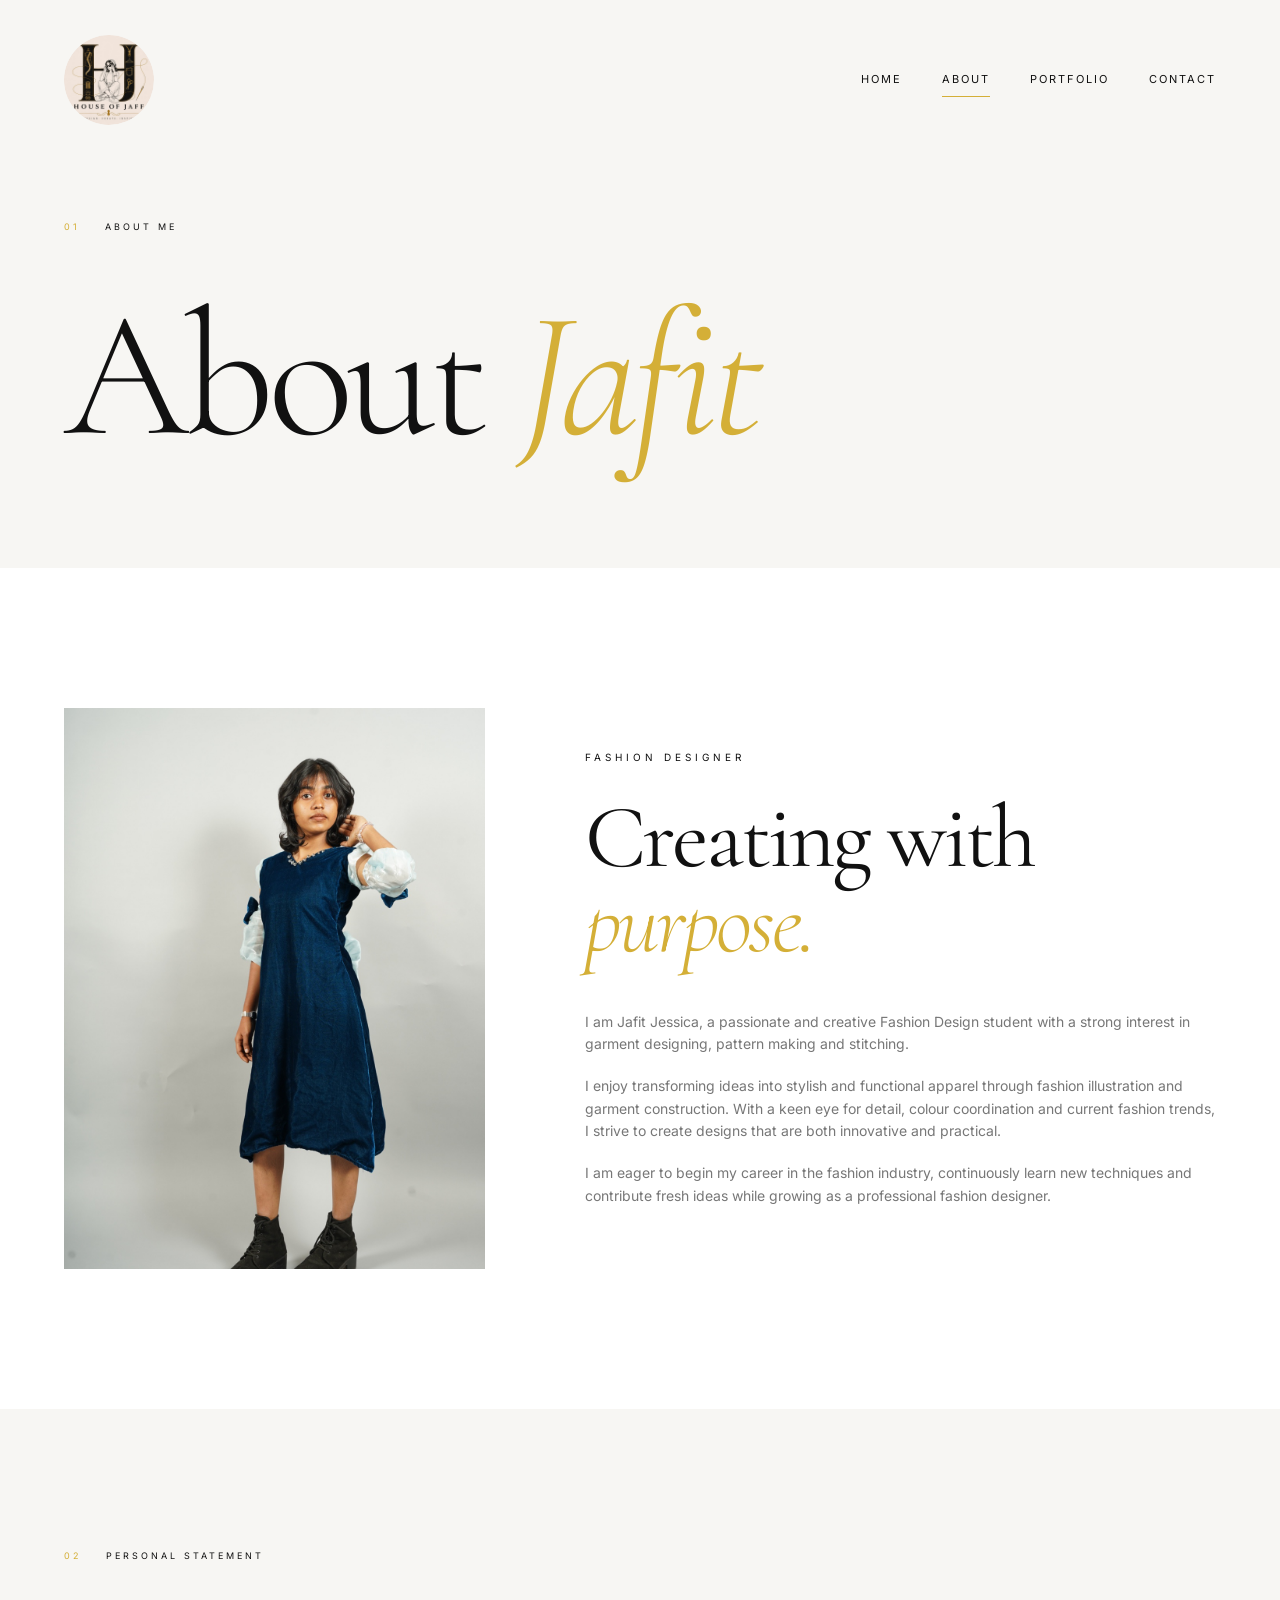
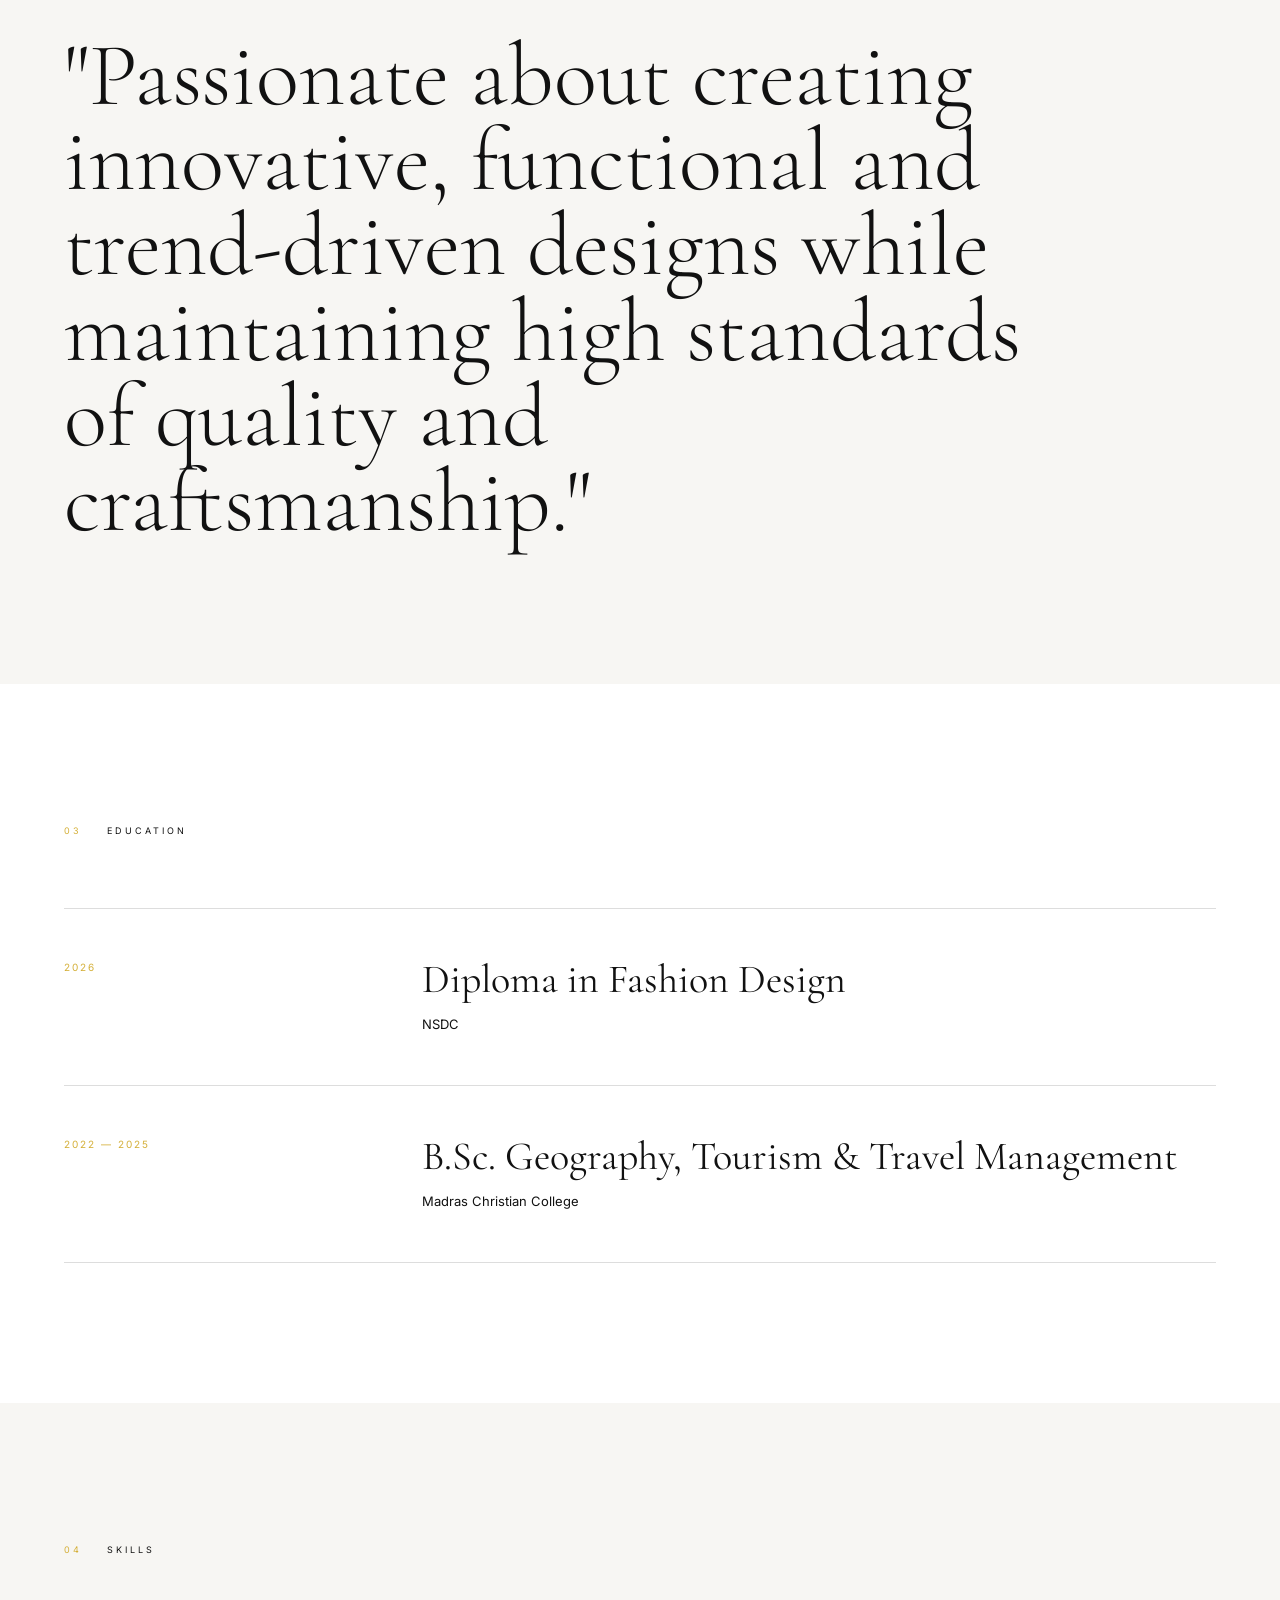
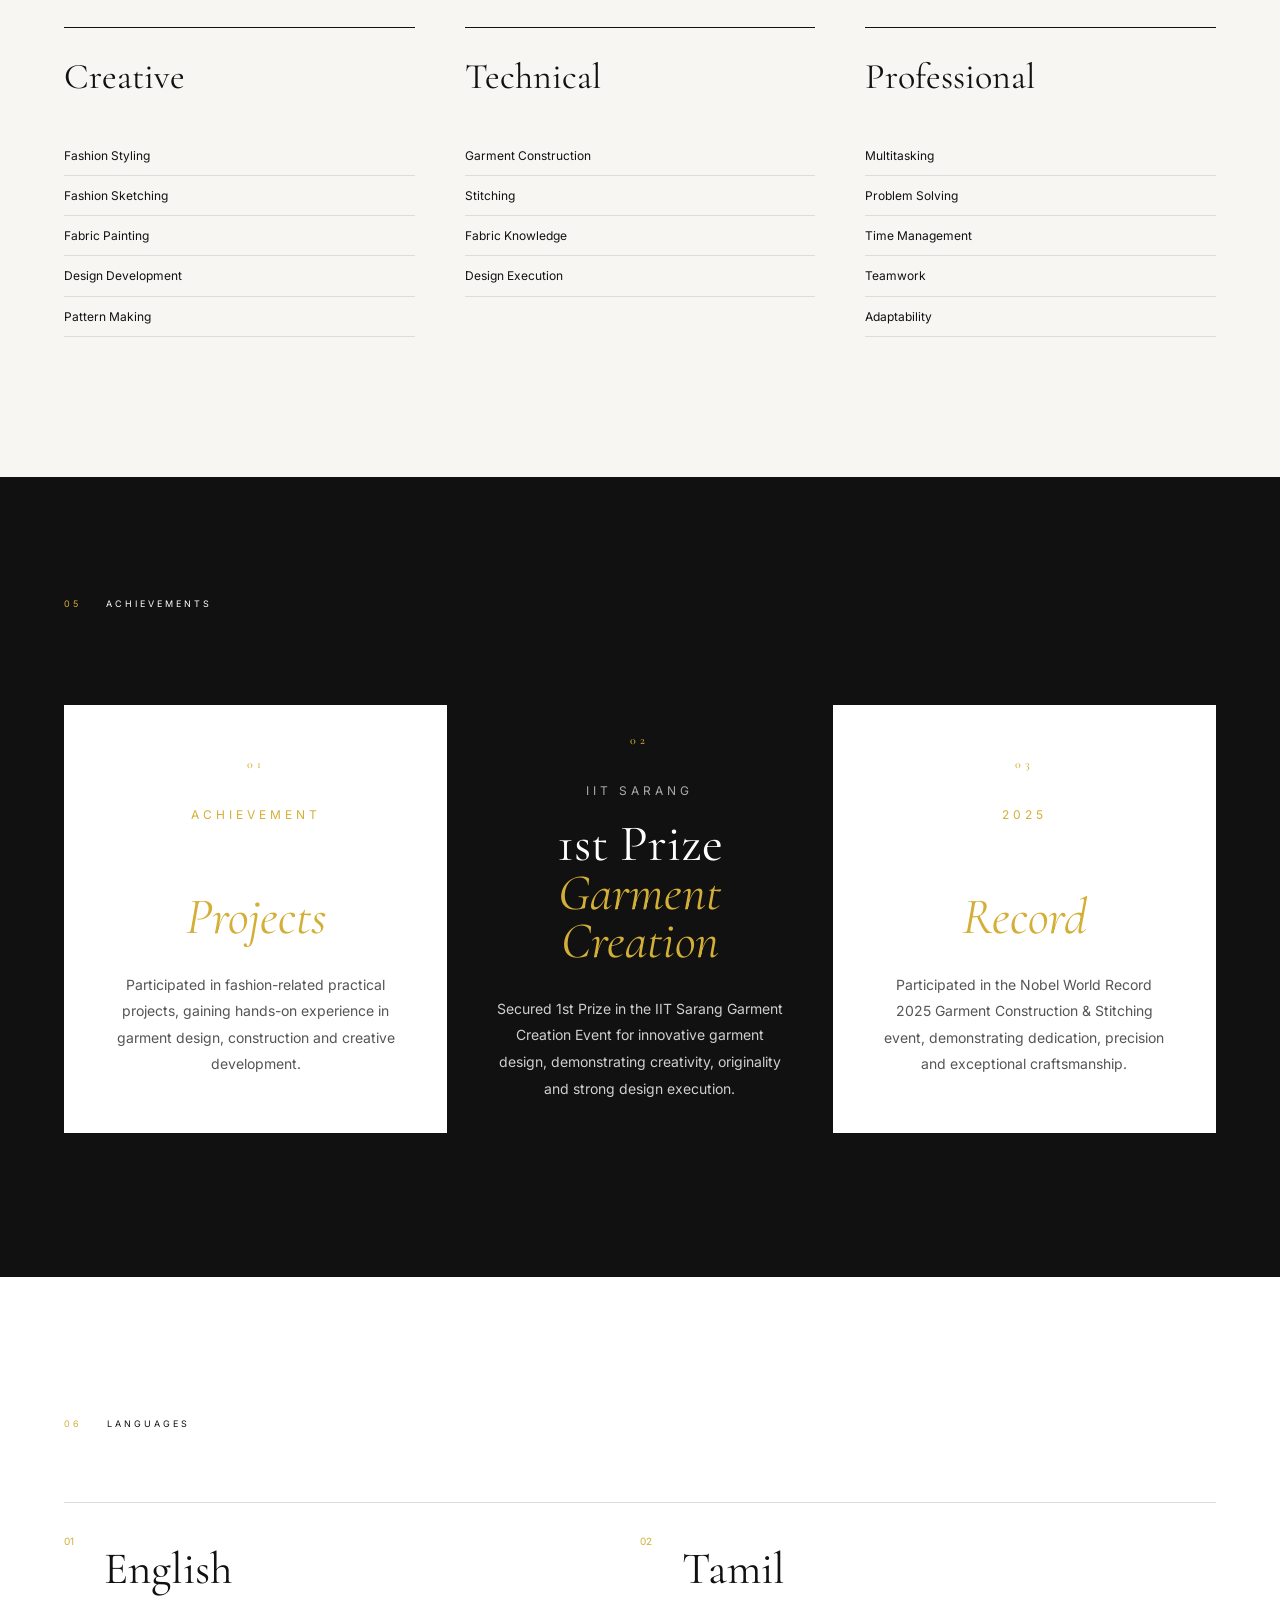
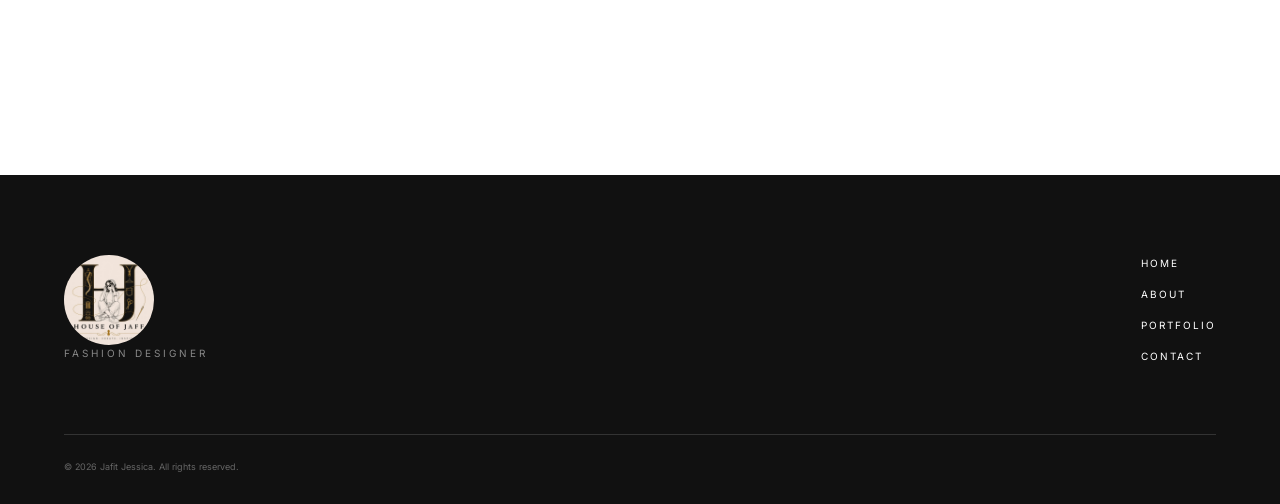
==== commit 98da1cae: "updted content and garment images" ====
--- a/about.html
+++ b/about.html
@@ -240,7 +240,7 @@
             <div class="timeline-item reveal">
 
                 <div class="timeline-year">
-                    CURRENT
+                    2026
                 </div>
 
                 <div class="timeline-content">
@@ -253,9 +253,6 @@
                         NSDC
                     </p>
 
-                    <span>
-                        Currently Pursuing
-                    </span>
 
                 </div>
 
